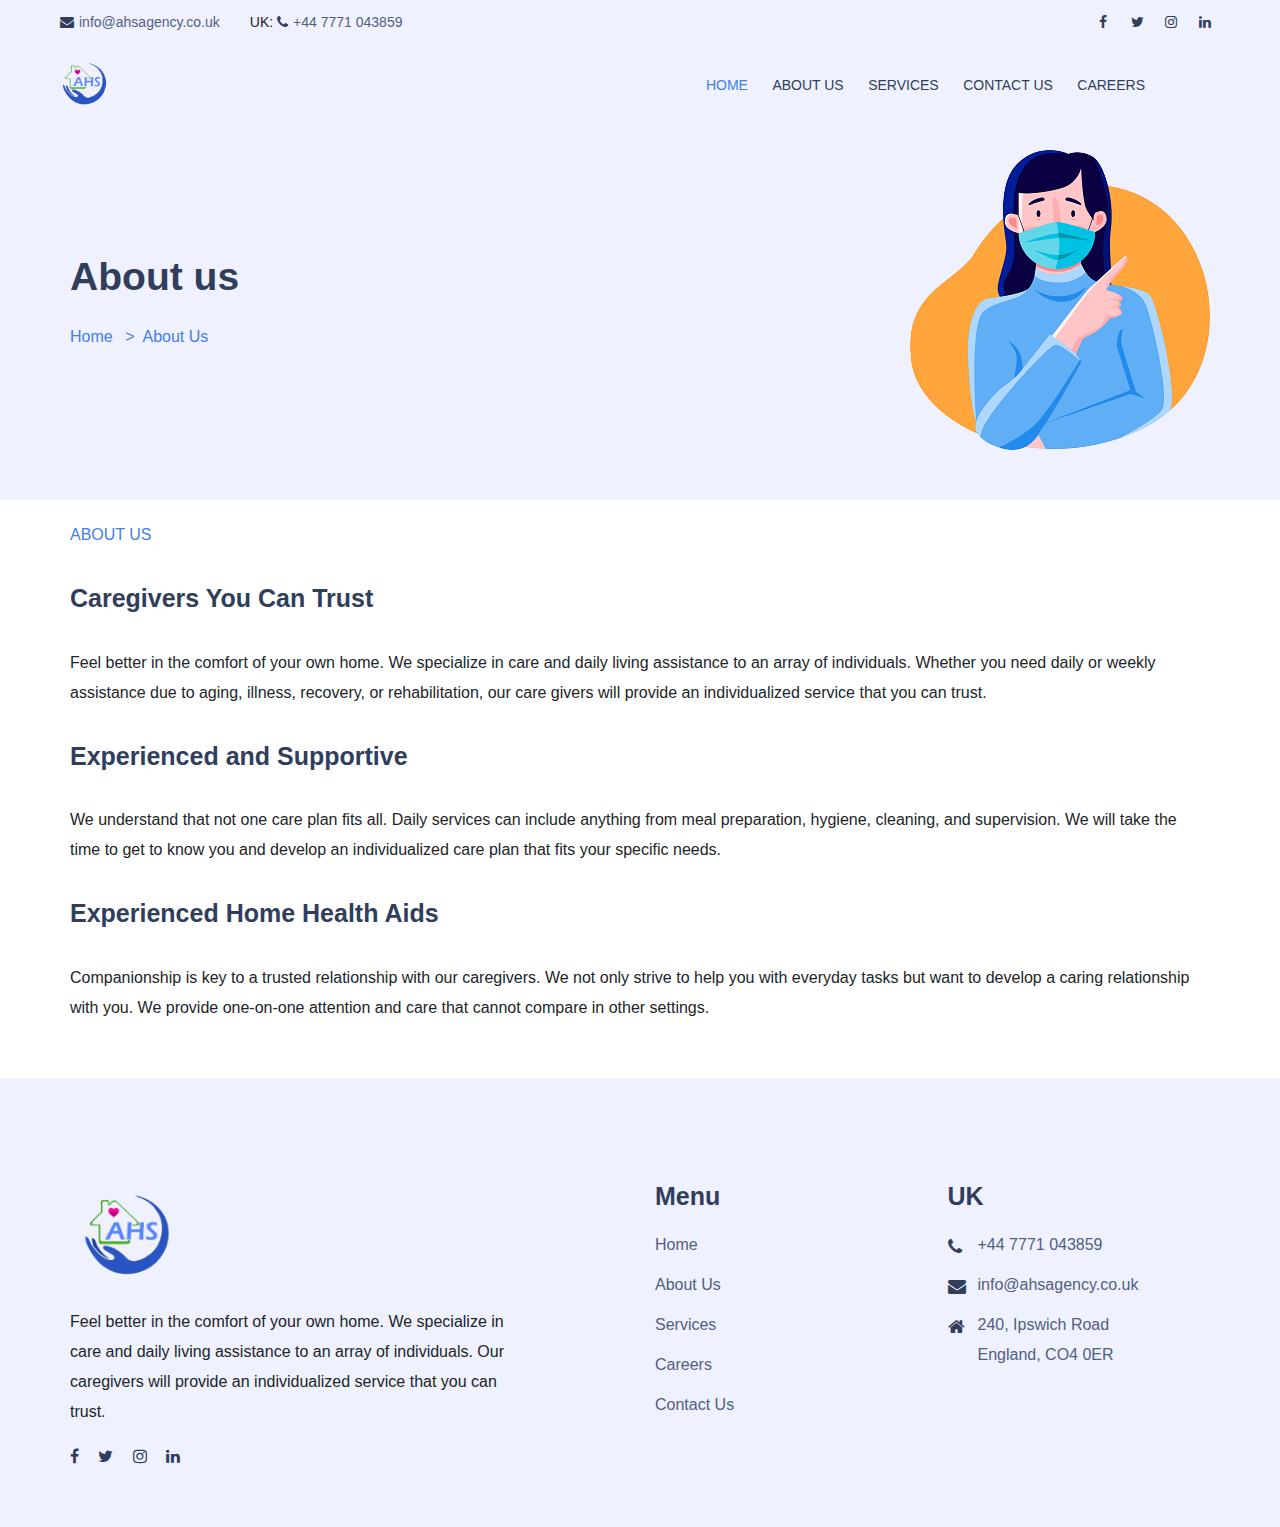
==== about-us.html @ 7a2dbc1b "changes after review" ====
<!doctype html>
<html lang="en-US">

<head>
    <!-- Required meta tags -->
    <meta charset="UTF-8">
    <meta name="viewport" content="width=device-width, initial-scale=1.0">
    <meta http-equiv="X-UA-Compatible" content="ie=edge">
    <meta name="description"
        content="AHS Agency">

    <title>AHS Agency</title>
    <!-- Favicon -->
    <link rel="shortcut icon" href="images/logo.png" />

    <!-- Bootstrap CSS -->
    <link rel="stylesheet" href="css/bootstrap.min.css" />
    <!-- Fontawesome Fonts -->
    <link rel="stylesheet" href="css/all.min.css" />
    <!-- ionicons CSS -->
    <link rel="stylesheet" href="css/ionicons.min.css" />
    <!-- flaticon CSS -->
    <link rel="stylesheet" href="css/flaticon.css" />
    <!-- Chart CSS -->
    <link rel="stylesheet" href="css/Chart.min.css" />
    <!-- Magnific Popup -->
    <link rel="stylesheet" href="css/magnific-popup.css" />
    <!-- owl-carousel -->
    <link rel="stylesheet" href="css/owl.carousel.min.css" />
    <!-- wow -->
    <link rel="stylesheet" href="css/wow.css" />
    <link rel="stylesheet" href="css/animate.css" />
    <!-- Slick -->
    <link rel="stylesheet" href="css/slick-theme.css" />
    <link rel="stylesheet" href="css/slick.css" />
    <!-- REVOLUTION STYLE SHEETS -->
    <link rel="stylesheet" type="text/css" href="revslider/css/rs6.css">
    <!-- Xamin custom -->
    <link rel="stylesheet" href="css/style.css" />
    <!-- Responsive -->
    <link rel="stylesheet" href="css/responsive.css" />
</head>

<body>
    <!-- Loader -->
    <div id="loading">
        <div id="loading-center">
            <img src="images/loader.gif" alt="loader">
        </div>
    </div>
    <!-- loading end -->
    <!-- Header -->
    <header class="style-one" id="main-header">
        <div class="container-fluid sub-header">
            <div class="row">
                <div class="col-auto">
                    <div class="number-info">
                        <ul class="list-inline">
                            <li class="list-inline-item">
                                <a href="mailto:info@ahsagency.co.uk"> <i class="fa fa-envelope"></i>info@ahsagency.co.uk</a>
                            </li>
                            <!-- <li class="list-inline-item">
                               India: <a href="tel:+91 484 4876922"> <i class="fa fa-phone"></i>+91 484 4876922</a>
                            </li> -->
                            <li class="list-inline-item mob-erope">
                                UK: <a href="tel:+44 7771 043859"> <i class="fa fa-phone"></i>+44 7771 043859</a>
                            </li>
                        </ul>
                    </div>
                </div>
                <div class="col-auto ml-auto sub-main">
                    <div class="social-icone">
                        <ul class="list-inline">
                            <li class="d-inline">
                                <a href="https://www.facebook.com/AHS-105268845559023"> <i class="fa fa-facebook-f"></i> </a>
                            </li>
                            <li class="d-inline">
                                <a href="https://twitter.com/ahs_agency"> <i class="fa fa-twitter"></i> </a>
                            </li>
                            <li class="d-inline">
                                <a href="https://www.instagram.com/ahs.agency/"> <i class="fa fa-instagram"></i> </a>
                            </li>
                            <li class="d-inline">
                                <a href="https://www.linkedin.com/company/ahsagency/"> <i class="fa fa-linkedin"></i> </a>
                            </li>
                        </ul>
                    </div>
                </div>
            </div>
        </div>
        <div class="container-fluid main-header">
            <div class="row">
                <div class="col-sm-12">
                    <nav class="navbar navbar-expand-lg navbar-light">
                        <a class="navbar-brand" href="index.html"> <img class="img-fluid logo"
                                src="images/cloud-logo png.png" alt="oncloudinfotech_logo" /> </a>
                        <button class="navbar-toggler" type="button" data-toggle="collapse"
                            data-target="#navbarSupportedContent" aria-controls="navbarSupportedContent"
                            aria-expanded="false" aria-label="Toggle navigation"> <span class="navbar-toggler-icon"><i
                                    class="ion-navicon"></i></span> </button>
                        <div class="collapse navbar-collapse" id="navbarSupportedContent">
                            <div class="menu-main-menu-container">
                                <ul id="top-menu" class="navbar-nav ml-auto">
                                    <li class="menu-item current-menu-item ">
                                        <a href="index.html">HOME</a>
                                    </li>
                                    <li class="menu-item">
                                        <a href="about-us.html">ABOUT US</a>
                                    </li>
                                    <li class="menu-item">
                                        <a href="services.html">SERVICES</a>
                                    </li>
                                    <li class="menu-item">
                                        <a href="contact-us.html">CONTACT US</a>
                                    </li>
                                    <li class="menu-item">
                                        <a href="#careers">CAREERS</a>
                                    </li>
                                </ul>
                            </div>
                        </div>
                    </nav>
                </div>
            </div>
        </div>
    </header>
    <!-- Header End -->

    <!-- Breadcrumb -->
    <div class="text-left iq-breadcrumb-one iq-bg-over black ">
        <div class="container">
            <div class="row align-items-center">
                <div class="col-lg-8 col-md-8 text-left align-self-center">
                    <nav aria-label="breadcrumb" class="text-left">
                        <h2 class="title">About us</h2>
                        <ol class="breadcrumb main-bg">
                            <li class="breadcrumb-item"><a href="index.html">Home</a></li>
                            <li class="breadcrumb-item active">About Us</li>
                        </ol>
                    </nav>
                </div>
                <div class="col-lg-4 col-md-4 col-sm-12 text-right wow fadeInRight"> <img alt="banner"
                        class="img-fluid float-right" src="images/service/about.png"> </div>
            </div>
        </div>
    </div>
    <!-- Breadcrumb End -->
    <!-- Main Content -->
    <div class="main-content">
        <!-- About Us -->
        <section>
            <div class="container">
                <div class="row iq-how-it-works">
                    <div class="iq-mb-30 fadeInUp col-sm-12 col-lg-12 col-md-12 wow align-items-center">
                        <div class="title-box wow fadeInUp text-left">
                            <span class="title-design">About us</span><br>
                            <br><h4>Caregivers You Can Trust</h4><br>
                            <p>Feel better in the comfort of your own home. We specialize in care and daily living
                                assistance to an array
                                of individuals. Whether you need daily or weekly assistance due to aging, illness,
                                recovery, or
                                rehabilitation, our care givers will provide an individualized service that you can
                                trust.</p>
                                <br><h4>Experienced and Supportive</h4><br>
                            <p>We understand that not one care plan fits all. Daily services can
                                include anything from
                                meal preparation,
                                hygiene, cleaning, and supervision. We will take the time to get to know you and develop
                                an
                                individualized care plan that fits your specific needs.</p>
                                <br><h4>Experienced Home Health Aids</h4><br>
                            
                            <p>Companionship is key to a trusted relationship with our
                                caregivers. We not only strive
                                to help you with
                                everyday tasks but want to develop a caring relationship with you. We provide one-on-one
                                attention
                                and care that cannot compare in other settings.</p>
                        </div>

                    </div>

                </div>
            </div>
        </section>

        <!-- About Us  End-->

        <!-- Team End-->
    </div>
    <!-- Main Content END -->
    <!-- Footer -->
    <footer class="footer-one iq-bg-dark iq-over-dark-90" id="contact">
        <div class="container">
            <!-- Address -->
            <div class="footer-top">
                <div class="row">
                    <div class="col-lg-5 col-md-6 col-sm-6">

                        <p class="footer-logo"><img alt="img" src="images/logo.png" height="25%" width="25%" alt="ahs_logo"></p>


                        <p class="footer-logo">Feel better in the comfort of your own home. We specialize in care and
                            daily living assistance to an array of individuals. Our caregivers will provide
                            an individualized service that you can trust.</p>

                        <ul class="info-share d-inline list-inline">
                            <li class="list-inline-item"><a href="https://www.facebook.com/AHS-105268845559023"><i class="fa fa-facebook-f"></i></a></li>
                            <li class="list-inline-item"><a href="https://twitter.com/ahs_agency"><i class="fa fa-twitter"></i></a></li>
                            <li class="list-inline-item"><a href="https://www.instagram.com/ahs.agency/"><i class="fa fa-instagram"></i></a></li>
                            <li class="list-inline-item"><a href="https://www.linkedin.com/company/ahsagency/"><i class="fa fa-linkedin"></i></a></li>
                        </ul>
                    </div>
                    <div class="col-lg-1"></div>
                    <div class="col-lg-3 col-md-6 col-sm-6 mt-4 mt-lg-0 mt-md-0">

                        <h4 class="footer-title">Menu</h4>
                        <div class="menu-footer-menu-container">
                            <ul class="menu">
                                <li class="menu-item"> <a href="index.html" aria-current="page">Home</a> </li>
                                <li class="menu-item"> <a href="about-us.html">About Us</a> </li>
                                <li class="menu-item"> <a href="services.html">Services</a> </li>
                                <li class="menu-item"> <a href="careers.html">Careers</a> </li>
                                <li class="menu-item"> <a href="contact-us.html">Contact Us</a> </li>
                            </ul>
                        </div>

                    </div>

                    <div class="col-lg-3 col-md-6 col-sm-6 mt-lg-0 mt-4">

                        <h4 class="footer-title iq-rmt-30">UK</h4>
                        <div class="menu-footer-menu-container">
                            <ul class="iq-contact text-white">
                                <li> <a href="tel:+91 484 4876922"><i class="fa fa-phone"></i><span>+44 7771
                                            043859</span> </a> </li>

                                <li> <a href="mailto:info@ahsagency.co.uk"><i
                                            class="fa fa-envelope"></i><span>info@ahsagency.co.uk</span></a> </li>
                                <li> <a><i class="fa fa-home"></i><span>240, Ipswich Road<br /> England, CO4
                                            0ER</span></a>
                                </li>

                            </ul>
                        </div>

                    </div>
                </div>
            </div>
            <!-- Address END -->

        </div>
    </footer>
    <!-- Footer End-->
    <!-- back-to-top -->
    <div id="back-to-top">
        <a class="top" href="#top" id="top"> <i class="ion-ios-arrow-up"></i> </a>
    </div>
    <!-- back-to-top End -->
    <!-- jQuery, Popper JS -->
    <script src="js/jquery-3.4.1.min.js"></script>
    <script src="js/popper.min.js"></script>
    <!-- Bootstrap JS -->
    <script src="js/bootstrap.min.js"></script>
    <!-- Appear JS -->
    <script src="js/appear.js"></script>
    <!-- Countdown JS -->
    <script src="js/countdown.js"></script>
    <!-- CountTo JS -->
    <script src="js/jquery.countTo.js"></script>
    <!-- Magnific Popup JS -->
    <script src="js/magnific-popup/jquery.magnific-popup.min.js"></script>
    <!-- Owl Carousel JS -->
    <script src="js/owl.carousel.min.js"></script>
    <!-- Chart JS -->
    <script src="js/Chart.min.js"></script>
    <script src="js/Chart.bundle.min.js"></script>
    <!-- Slick JS -->
    <script src="js/slick.min.js"></script>
    <!-- Wow JS -->
    <script src="js/wow.min.js"></script>
    <!-- Isotope JS-->
    <script src="js/isotope.pkgd.min.js"></script>
    <!-- REVOLUTION SLIDER JS-->
    <script src="revslider/js/revolution.tools.min.js"></script>
    <script src="revslider/js/rs6.min.js"></script>
    <script src="js/revslider-custom.js"></script>
    <!-- Custom JS-->
    <script src="js/xamin-custom.js"></script>
    <script src="js/wow.js" type="text/javascript"></script>
    <script>
        $(window).load(function () {
            var wow = new WOW({
                boxClass: 'wow',
                animateClass: 'animated',
                offset: 0,
                mobile: true,
                live: true
            });
            wow.init();
        });
    </script>
    <script type="text/javascript">
        jQuery(document).ready(function ($) {
            $(".scroll, .navbar li a, .footer li a").click(function (event) {
                $('html,body').animate({
                    scrollTop: $(this.hash).offset().top
                }, 1000);
            });
        });
    </script>
    <!-- //Smooth-Scrolling-JavaScript -->
</body>

</html>
---- css/all.min.css ----
/*!
 *  Font Awesome 4.7.0 by @davegandy - http://fontawesome.io - @fontawesome
 *  License - http://fontawesome.io/license (Font: SIL OFL 1.1, CSS: MIT License)
 */
/* FONT PATH
 * -------------------------- */
@font-face {
  font-family: 'FontAwesome';
  src: url('../fonts/fontawesome-webfont.eot?v=4.7.0');
  src: url('../fonts/fontawesome-webfont.eot?#iefix&v=4.7.0') format('embedded-opentype'), url('../fonts/fontawesome-webfont.woff2?v=4.7.0') format('woff2'), url('../fonts/fontawesome-webfont.woff?v=4.7.0') format('woff'), url('../fonts/fontawesome-webfont.ttf?v=4.7.0') format('truetype'), url('../fonts/fontawesome-webfont.svg?v=4.7.0#fontawesomeregular') format('svg');
  font-weight: normal;
  font-style: normal;
}
.fa {
  display: inline-block;
  font: normal normal normal 14px/1 FontAwesome;
  font-size: inherit;
  text-rendering: auto;
  -webkit-font-smoothing: antialiased;
  -moz-osx-font-smoothing: grayscale;
}
/* makes the font 33% larger relative to the icon container */
.fa-lg {
  font-size: 1.33333333em;
  line-height: 0.75em;
  vertical-align: -15%;
}
.fa-2x {
  font-size: 2em;
}
.fa-3x {
  font-size: 3em;
}
.fa-4x {
  font-size: 4em;
}
.fa-5x {
  font-size: 5em;
}
.fa-fw {
  width: 1.28571429em;
  text-align: center;
}
.fa-ul {
  padding-left: 0;
  margin-left: 2.14285714em;
  list-style-type: none;
}
.fa-ul > li {
  position: relative;
}
.fa-li {
  position: absolute;
  left: -2.14285714em;
  width: 2.14285714em;
  top: 0.14285714em;
  text-align: center;
}
.fa-li.fa-lg {
  left: -1.85714286em;
}
.fa-border {
  padding: .2em .25em .15em;
  border: solid 0.08em #eeeeee;
  border-radius: .1em;
}
.fa-pull-left {
  float: left;
}
.fa-pull-right {
  float: right;
}
.fa.fa-pull-left {
  margin-right: .3em;
}
.fa.fa-pull-right {
  margin-left: .3em;
}
/* Deprecated as of 4.4.0 */
.pull-right {
  float: right;
}
.pull-left {
  float: left;
}
.fa.pull-left {
  margin-right: .3em;
}
.fa.pull-right {
  margin-left: .3em;
}
.fa-spin {
  -webkit-animation: fa-spin 2s infinite linear;
  animation: fa-spin 2s infinite linear;
}
.fa-pulse {
  -webkit-animation: fa-spin 1s infinite steps(8);
  animation: fa-spin 1s infinite steps(8);
}
@-webkit-keyframes fa-spin {
  0% {
    -webkit-transform: rotate(0deg);
    transform: rotate(0deg);
  }
  100% {
    -webkit-transform: rotate(359deg);
    transform: rotate(359deg);
  }
}
@keyframes fa-spin {
  0% {
    -webkit-transform: rotate(0deg);
    transform: rotate(0deg);
  }
  100% {
    -webkit-transform: rotate(359deg);
    transform: rotate(359deg);
  }
}
.fa-rotate-90 {
  -ms-filter: "progid:DXImageTransform.Microsoft.BasicImage(rotation=1)";
  -webkit-transform: rotate(90deg);
  -ms-transform: rotate(90deg);
  transform: rotate(90deg);
}
.fa-rotate-180 {
  -ms-filter: "progid:DXImageTransform.Microsoft.BasicImage(rotation=2)";
  -webkit-transform: rotate(180deg);
  -ms-transform: rotate(180deg);
  transform: rotate(180deg);
}
.fa-rotate-270 {
  -ms-filter: "progid:DXImageTransform.Microsoft.BasicImage(rotation=3)";
  -webkit-transform: rotate(270deg);
  -ms-transform: rotate(270deg);
  transform: rotate(270deg);
}
.fa-flip-horizontal {
  -ms-filter: "progid:DXImageTransform.Microsoft.BasicImage(rotation=0, mirror=1)";
  -webkit-transform: scale(-1, 1);
  -ms-transform: scale(-1, 1);
  transform: scale(-1, 1);
}
.fa-flip-vertical {
  -ms-filter: "progid:DXImageTransform.Microsoft.BasicImage(rotation=2, mirror=1)";
  -webkit-transform: scale(1, -1);
  -ms-transform: scale(1, -1);
  transform: scale(1, -1);
}
:root .fa-rotate-90,
:root .fa-rotate-180,
:root .fa-rotate-270,
:root .fa-flip-horizontal,
:root .fa-flip-vertical {
  filter: none;
}
.fa-stack {
  position: relative;
  display: inline-block;
  width: 2em;
  height: 2em;
  line-height: 2em;
  vertical-align: middle;
}
.fa-stack-1x,
.fa-stack-2x {
  position: absolute;
  left: 0;
  width: 100%;
  text-align: center;
}
.fa-stack-1x {
  line-height: inherit;
}
.fa-stack-2x {
  font-size: 2em;
}
.fa-inverse {
  color: #ffffff;
}
/* Font Awesome uses the Unicode Private Use Area (PUA) to ensure screen
   readers do not read off random characters that represent icons */
.fa-glass:before {
  content: "\f000";
}
.fa-music:before {
  content: "\f001";
}
.fa-search:before {
  content: "\f002";
}
.fa-envelope-o:before {
  content: "\f003";
}
.fa-heart:before {
  content: "\f004";
}
.fa-star:before {
  content: "\f005";
}
.fa-star-o:before {
  content: "\f006";
}
.fa-user:before {
  content: "\f007";
}
.fa-film:before {
  content: "\f008";
}
.fa-th-large:before {
  content: "\f009";
}
.fa-th:before {
  content: "\f00a";
}
.fa-th-list:before {
  content: "\f00b";
}
.fa-check:before {
  content: "\f00c";
}
.fa-remove:before,
.fa-close:before,
.fa-times:before {
  content: "\f00d";
}
.fa-search-plus:before {
  content: "\f00e";
}
.fa-search-minus:before {
  content: "\f010";
}
.fa-power-off:before {
  content: "\f011";
}
.fa-signal:before {
  content: "\f012";
}
.fa-gear:before,
.fa-cog:before {
  content: "\f013";
}
.fa-trash-o:before {
  content: "\f014";
}
.fa-home:before {
  content: "\f015";
}
.fa-file-o:before {
  content: "\f016";
}
.fa-clock-o:before {
  content: "\f017";
}
.fa-road:before {
  content: "\f018";
}
.fa-download:before {
  content: "\f019";
}
.fa-arrow-circle-o-down:before {
  content: "\f01a";
}
.fa-arrow-circle-o-up:before {
  content: "\f01b";
}
.fa-inbox:before {
  content: "\f01c";
}
.fa-play-circle-o:before {
  content: "\f01d";
}
.fa-rotate-right:before,
.fa-repeat:before {
  content: "\f01e";
}
.fa-refresh:before {
  content: "\f021";
}
.fa-list-alt:before {
  content: "\f022";
}
.fa-lock:before {
  content: "\f023";
}
.fa-flag:before {
  content: "\f024";
}
.fa-headphones:before {
  content: "\f025";
}
.fa-volume-off:before {
  content: "\f026";
}
.fa-volume-down:before {
  content: "\f027";
}
.fa-volume-up:before {
  content: "\f028";
}
.fa-qrcode:before {
  content: "\f029";
}
.fa-barcode:before {
  content: "\f02a";
}
.fa-tag:before {
  content: "\f02b";
}
.fa-tags:before {
  content: "\f02c";
}
.fa-book:before {
  content: "\f02d";
}
.fa-bookmark:before {
  content: "\f02e";
}
.fa-print:before {
  content: "\f02f";
}
.fa-camera:before {
  content: "\f030";
}
.fa-font:before {
  content: "\f031";
}
.fa-bold:before {
  content: "\f032";
}
.fa-italic:before {
  content: "\f033";
}
.fa-text-height:before {
  content: "\f034";
}
.fa-text-width:before {
  content: "\f035";
}
.fa-align-left:before {
  content: "\f036";
}
.fa-align-center:before {
  content: "\f037";
}
.fa-align-right:before {
  content: "\f038";
}
.fa-align-justify:before {
  content: "\f039";
}
.fa-list:before {
  content: "\f03a";
}
.fa-dedent:before,
.fa-outdent:before {
  content: "\f03b";
}
.fa-indent:before {
  content: "\f03c";
}
.fa-video-camera:before {
  content: "\f03d";
}
.fa-photo:before,
.fa-image:before,
.fa-picture-o:before {
  content: "\f03e";
}
.fa-pencil:before {
  content: "\f040";
}
.fa-map-marker:before {
  content: "\f041";
}
.fa-adjust:before {
  content: "\f042";
}
.fa-tint:before {
  content: "\f043";
}
.fa-edit:before,
.fa-pencil-square-o:before {
  content: "\f044";
}
.fa-share-square-o:before {
  content: "\f045";
}
.fa-check-square-o:before {
  content: "\f046";
}
.fa-arrows:before {
  content: "\f047";
}
.fa-step-backward:before {
  content: "\f048";
}
.fa-fast-backward:before {
  content: "\f049";
}
.fa-backward:before {
  content: "\f04a";
}
.fa-play:before {
  content: "\f04b";
}
.fa-pause:before {
  content: "\f04c";
}
.fa-stop:before {
  content: "\f04d";
}
.fa-forward:before {
  content: "\f04e";
}
.fa-fast-forward:before {
  content: "\f050";
}
.fa-step-forward:before {
  content: "\f051";
}
.fa-eject:before {
  content: "\f052";
}
.fa-chevron-left:before {
  content: "\f053";
}
.fa-chevron-right:before {
  content: "\f054";
}
.fa-plus-circle:before {
  content: "\f055";
}
.fa-minus-circle:before {
  content: "\f056";
}
.fa-times-circle:before {
  content: "\f057";
}
.fa-check-circle:before {
  content: "\f058";
}
.fa-question-circle:before {
  content: "\f059";
}
.fa-info-circle:before {
  content: "\f05a";
}
.fa-crosshairs:before {
  content: "\f05b";
}
.fa-times-circle-o:before {
  content: "\f05c";
}
.fa-check-circle-o:before {
  content: "\f05d";
}
.fa-ban:before {
  content: "\f05e";
}
.fa-arrow-left:before {
  content: "\f060";
}
.fa-arrow-right:before {
  content: "\f061";
}
.fa-arrow-up:before {
  content: "\f062";
}
.fa-arrow-down:before {
  content: "\f063";
}
.fa-mail-forward:before,
.fa-share:before {
  content: "\f064";
}
.fa-expand:before {
  content: "\f065";
}
.fa-compress:before {
  content: "\f066";
}
.fa-plus:before {
  content: "\f067";
}
.fa-minus:before {
  content: "\f068";
}
.fa-asterisk:before {
  content: "\f069";
}
.fa-exclamation-circle:before {
  content: "\f06a";
}
.fa-gift:before {
  content: "\f06b";
}
.fa-leaf:before {
  content: "\f06c";
}
.fa-fire:before {
  content: "\f06d";
}
.fa-eye:before {
  content: "\f06e";
}
.fa-eye-slash:before {
  content: "\f070";
}
.fa-warning:before,
.fa-exclamation-triangle:before {
  content: "\f071";
}
.fa-plane:before {
  content: "\f072";
}
.fa-calendar:before {
  content: "\f073";
}
.fa-random:before {
  content: "\f074";
}
.fa-comment:before {
  content: "\f075";
}
.fa-magnet:before {
  content: "\f076";
}
.fa-chevron-up:before {
  content: "\f077";
}
.fa-chevron-down:before {
  content: "\f078";
}
.fa-retweet:before {
  content: "\f079";
}
.fa-shopping-cart:before {
  content: "\f07a";
}
.fa-folder:before {
  content: "\f07b";
}
.fa-folder-open:before {
  content: "\f07c";
}
.fa-arrows-v:before {
  content: "\f07d";
}
.fa-arrows-h:before {
  content: "\f07e";
}
.fa-bar-chart-o:before,
.fa-bar-chart:before {
  content: "\f080";
}
.fa-twitter-square:before {
  content: "\f081";
}
.fa-facebook-square:before {
  content: "\f082";
}
.fa-camera-retro:before {
  content: "\f083";
}
.fa-key:before {
  content: "\f084";
}
.fa-gears:before,
.fa-cogs:before {
  content: "\f085";
}
.fa-comments:before {
  content: "\f086";
}
.fa-thumbs-o-up:before {
  content: "\f087";
}
.fa-thumbs-o-down:before {
  content: "\f088";
}
.fa-star-half:before {
  content: "\f089";
}
.fa-heart-o:before {
  content: "\f08a";
}
.fa-sign-out:before {
  content: "\f08b";
}
.fa-linkedin-square:before {
  content: "\f08c";
}
.fa-thumb-tack:before {
  content: "\f08d";
}
.fa-external-link:before {
  content: "\f08e";
}
.fa-sign-in:before {
  content: "\f090";
}
.fa-trophy:before {
  content: "\f091";
}
.fa-github-square:before {
  content: "\f092";
}
.fa-upload:before {
  content: "\f093";
}
.fa-lemon-o:before {
  content: "\f094";
}
.fa-phone:before {
  content: "\f095";
}
.fa-square-o:before {
  content: "\f096";
}
.fa-bookmark-o:before {
  content: "\f097";
}
.fa-phone-square:before {
  content: "\f098";
}
.fa-twitter:before {
  content: "\f099";
}
.fa-facebook-f:before,
.fa-facebook:before {
  content: "\f09a";
}
.fa-github:before {
  content: "\f09b";
}
.fa-unlock:before {
  content: "\f09c";
}
.fa-credit-card:before {
  content: "\f09d";
}
.fa-feed:before,
.fa-rss:before {
  content: "\f09e";
}
.fa-hdd-o:before {
  content: "\f0a0";
}
.fa-bullhorn:before {
  content: "\f0a1";
}
.fa-bell:before {
  content: "\f0f3";
}
.fa-certificate:before {
  content: "\f0a3";
}
.fa-hand-o-right:before {
  content: "\f0a4";
}
.fa-hand-o-left:before {
  content: "\f0a5";
}
.fa-hand-o-up:before {
  content: "\f0a6";
}
.fa-hand-o-down:before {
  content: "\f0a7";
}
.fa-arrow-circle-left:before {
  content: "\f0a8";
}
.fa-arrow-circle-right:before {
  content: "\f0a9";
}
.fa-arrow-circle-up:before {
  content: "\f0aa";
}
.fa-arrow-circle-down:before {
  content: "\f0ab";
}
.fa-globe:before {
  content: "\f0ac";
}
.fa-wrench:before {
  content: "\f0ad";
}
.fa-tasks:before {
  content: "\f0ae";
}
.fa-filter:before {
  content: "\f0b0";
}
.fa-briefcase:before {
  content: "\f0b1";
}
.fa-arrows-alt:before {
  content: "\f0b2";
}
.fa-group:before,
.fa-users:before {
  content: "\f0c0";
}
.fa-chain:before,
.fa-link:before {
  content: "\f0c1";
}
.fa-cloud:before {
  content: "\f0c2";
}
.fa-flask:before {
  content: "\f0c3";
}
.fa-cut:before,
.fa-scissors:before {
  content: "\f0c4";
}
.fa-copy:before,
.fa-files-o:before {
  content: "\f0c5";
}
.fa-paperclip:before {
  content: "\f0c6";
}
.fa-save:before,
.fa-floppy-o:before {
  content: "\f0c7";
}
.fa-square:before {
  content: "\f0c8";
}
.fa-navicon:before,
.fa-reorder:before,
.fa-bars:before {
  content: "\f0c9";
}
.fa-list-ul:before {
  content: "\f0ca";
}
.fa-list-ol:before {
  content: "\f0cb";
}
.fa-strikethrough:before {
  content: "\f0cc";
}
.fa-underline:before {
  content: "\f0cd";
}
.fa-table:before {
  content: "\f0ce";
}
.fa-magic:before {
  content: "\f0d0";
}
.fa-truck:before {
  content: "\f0d1";
}
.fa-pinterest:before {
  content: "\f0d2";
}
.fa-pinterest-square:before {
  content: "\f0d3";
}
.fa-google-plus-square:before {
  content: "\f0d4";
}
.fa-google-plus:before {
  content: "\f0d5";
}
.fa-money:before {
  content: "\f0d6";
}
.fa-caret-down:before {
  content: "\f0d7";
}
.fa-caret-up:before {
  content: "\f0d8";
}
.fa-caret-left:before {
  content: "\f0d9";
}
.fa-caret-right:before {
  content: "\f0da";
}
.fa-columns:before {
  content: "\f0db";
}
.fa-unsorted:before,
.fa-sort:before {
  content: "\f0dc";
}
.fa-sort-down:before,
.fa-sort-desc:before {
  content: "\f0dd";
}
.fa-sort-up:before,
.fa-sort-asc:before {
  content: "\f0de";
}
.fa-envelope:before {
  content: "\f0e0";
}
.fa-linkedin:before {
  content: "\f0e1";
}
.fa-rotate-left:before,
.fa-undo:before {
  content: "\f0e2";
}
.fa-legal:before,
.fa-gavel:before {
  content: "\f0e3";
}
.fa-dashboard:before,
.fa-tachometer:before {
  content: "\f0e4";
}
.fa-comment-o:before {
  content: "\f0e5";
}
.fa-comments-o:before {
  content: "\f0e6";
}
.fa-flash:before,
.fa-bolt:before {
  content: "\f0e7";
}
.fa-sitemap:before {
  content: "\f0e8";
}
.fa-umbrella:before {
  content: "\f0e9";
}
.fa-paste:before,
.fa-clipboard:before {
  content: "\f0ea";
}
.fa-lightbulb-o:before {
  content: "\f0eb";
}
.fa-exchange:before {
  content: "\f0ec";
}
.fa-cloud-download:before {
  content: "\f0ed";
}
.fa-cloud-upload:before {
  content: "\f0ee";
}
.fa-user-md:before {
  content: "\f0f0";
}
.fa-stethoscope:before {
  content: "\f0f1";
}
.fa-suitcase:before {
  content: "\f0f2";
}
.fa-bell-o:before {
  content: "\f0a2";
}
.fa-coffee:before {
  content: "\f0f4";
}
.fa-cutlery:before {
  content: "\f0f5";
}
.fa-file-text-o:before {
  content: "\f0f6";
}
.fa-building-o:before {
  content: "\f0f7";
}
.fa-hospital-o:before {
  content: "\f0f8";
}
.fa-ambulance:before {
  content: "\f0f9";
}
.fa-medkit:before {
  content: "\f0fa";
}
.fa-fighter-jet:before {
  content: "\f0fb";
}
.fa-beer:before {
  content: "\f0fc";
}
.fa-h-square:before {
  content: "\f0fd";
}
.fa-plus-square:before {
  content: "\f0fe";
}
.fa-angle-double-left:before {
  content: "\f100";
}
.fa-angle-double-right:before {
  content: "\f101";
}
.fa-angle-double-up:before {
  content: "\f102";
}
.fa-angle-double-down:before {
  content: "\f103";
}
.fa-angle-left:before {
  content: "\f104";
}
.fa-angle-right:before {
  content: "\f105";
}
.fa-angle-up:before {
  content: "\f106";
}
.fa-angle-down:before {
  content: "\f107";
}
.fa-desktop:before {
  content: "\f108";
}
.fa-laptop:before {
  content: "\f109";
}
.fa-tablet:before {
  content: "\f10a";
}
.fa-mobile-phone:before,
.fa-mobile:before {
  content: "\f10b";
}
.fa-circle-o:before {
  content: "\f10c";
}
.fa-quote-left:before {
  content: "\f10d";
}
.fa-quote-right:before {
  content: "\f10e";
}
.fa-spinner:before {
  content: "\f110";
}
.fa-circle:before {
  content: "\f111";
}
.fa-mail-reply:before,
.fa-reply:before {
  content: "\f112";
}
.fa-github-alt:before {
  content: "\f113";
}
.fa-folder-o:before {
  content: "\f114";
}
.fa-folder-open-o:before {
  content: "\f115";
}
.fa-smile-o:before {
  content: "\f118";
}
.fa-frown-o:before {
  content: "\f119";
}
.fa-meh-o:before {
  content: "\f11a";
}
.fa-gamepad:before {
  content: "\f11b";
}
.fa-keyboard-o:before {
  content: "\f11c";
}
.fa-flag-o:before {
  content: "\f11d";
}
.fa-flag-checkered:before {
  content: "\f11e";
}
.fa-terminal:before {
  content: "\f120";
}
.fa-code:before {
  content: "\f121";
}
.fa-mail-reply-all:before,
.fa-reply-all:before {
  content: "\f122";
}
.fa-star-half-empty:before,
.fa-star-half-full:before,
.fa-star-half-o:before {
  content: "\f123";
}
.fa-location-arrow:before {
  content: "\f124";
}
.fa-crop:before {
  content: "\f125";
}
.fa-code-fork:before {
  content: "\f126";
}
.fa-unlink:before,
.fa-chain-broken:before {
  content: "\f127";
}
.fa-question:before {
  content: "\f128";
}
.fa-info:before {
  content: "\f129";
}
.fa-exclamation:before {
  content: "\f12a";
}
.fa-superscript:before {
  content: "\f12b";
}
.fa-subscript:before {
  content: "\f12c";
}
.fa-eraser:before {
  content: "\f12d";
}
.fa-puzzle-piece:before {
  content: "\f12e";
}
.fa-microphone:before {
  content: "\f130";
}
.fa-microphone-slash:before {
  content: "\f131";
}
.fa-shield:before {
  content: "\f132";
}
.fa-calendar-o:before {
  content: "\f133";
}
.fa-fire-extinguisher:before {
  content: "\f134";
}
.fa-rocket:before {
  content: "\f135";
}
.fa-maxcdn:before {
  content: "\f136";
}
.fa-chevron-circle-left:before {
  content: "\f137";
}
.fa-chevron-circle-right:before {
  content: "\f138";
}
.fa-chevron-circle-up:before {
  content: "\f139";
}
.fa-chevron-circle-down:before {
  content: "\f13a";
}
.fa-html5:before {
  content: "\f13b";
}
.fa-css3:before {
  content: "\f13c";
}
.fa-anchor:before {
  content: "\f13d";
}
.fa-unlock-alt:before {
  content: "\f13e";
}
.fa-bullseye:before {
  content: "\f140";
}
.fa-ellipsis-h:before {
  content: "\f141";
}
.fa-ellipsis-v:before {
  content: "\f142";
}
.fa-rss-square:before {
  content: "\f143";
}
.fa-play-circle:before {
  content: "\f144";
}
.fa-ticket:before {
  content: "\f145";
}
.fa-minus-square:before {
  content: "\f146";
}
.fa-minus-square-o:before {
  content: "\f147";
}
.fa-level-up:before {
  content: "\f148";
}
.fa-level-down:before {
  content: "\f149";
}
.fa-check-square:before {
  content: "\f14a";
}
.fa-pencil-square:before {
  content: "\f14b";
}
.fa-external-link-square:before {
  content: "\f14c";
}
.fa-share-square:before {
  content: "\f14d";
}
.fa-compass:before {
  content: "\f14e";
}
.fa-toggle-down:before,
.fa-caret-square-o-down:before {
  content: "\f150";
}
.fa-toggle-up:before,
.fa-caret-square-o-up:before {
  content: "\f151";
}
.fa-toggle-right:before,
.fa-caret-square-o-right:before {
  content: "\f152";
}
.fa-euro:before,
.fa-eur:before {
  content: "\f153";
}
.fa-gbp:before {
  content: "\f154";
}
.fa-dollar:before,
.fa-usd:before {
  content: "\f155";
}
.fa-rupee:before,
.fa-inr:before {
  content: "\f156";
}
.fa-cny:before,
.fa-rmb:before,
.fa-yen:before,
.fa-jpy:before {
  content: "\f157";
}
.fa-ruble:before,
.fa-rouble:before,
.fa-rub:before {
  content: "\f158";
}
.fa-won:before,
.fa-krw:before {
  content: "\f159";
}
.fa-bitcoin:before,
.fa-btc:before {
  content: "\f15a";
}
.fa-file:before {
  content: "\f15b";
}
.fa-file-text:before {
  content: "\f15c";
}
.fa-sort-alpha-asc:before {
  content: "\f15d";
}
.fa-sort-alpha-desc:before {
  content: "\f15e";
}
.fa-sort-amount-asc:before {
  content: "\f160";
}
.fa-sort-amount-desc:before {
  content: "\f161";
}
.fa-sort-numeric-asc:before {
  content: "\f162";
}
.fa-sort-numeric-desc:before {
  content: "\f163";
}
.fa-thumbs-up:before {
  content: "\f164";
}
.fa-thumbs-down:before {
  content: "\f165";
}
.fa-youtube-square:before {
  content: "\f166";
}
.fa-youtube:before {
  content: "\f167";
}
.fa-xing:before {
  content: "\f168";
}
.fa-xing-square:before {
  content: "\f169";
}
.fa-youtube-play:before {
  content: "\f16a";
}
.fa-dropbox:before {
  content: "\f16b";
}
.fa-stack-overflow:before {
  content: "\f16c";
}
.fa-instagram:before {
  content: "\f16d";
}
.fa-flickr:before {
  content: "\f16e";
}
.fa-adn:before {
  content: "\f170";
}
.fa-bitbucket:before {
  content: "\f171";
}
.fa-bitbucket-square:before {
  content: "\f172";
}
.fa-tumblr:before {
  content: "\f173";
}
.fa-tumblr-square:before {
  content: "\f174";
}
.fa-long-arrow-down:before {
  content: "\f175";
}
.fa-long-arrow-up:before {
  content: "\f176";
}
.fa-long-arrow-left:before {
  content: "\f177";
}
.fa-long-arrow-right:before {
  content: "\f178";
}
.fa-apple:before {
  content: "\f179";
}
.fa-windows:before {
  content: "\f17a";
}
.fa-android:before {
  content: "\f17b";
}
.fa-linux:before {
  content: "\f17c";
}
.fa-dribbble:before {
  content: "\f17d";
}
.fa-skype:before {
  content: "\f17e";
}
.fa-foursquare:before {
  content: "\f180";
}
.fa-trello:before {
  content: "\f181";
}
.fa-female:before {
  content: "\f182";
}
.fa-male:before {
  content: "\f183";
}
.fa-gittip:before,
.fa-gratipay:before {
  content: "\f184";
}
.fa-sun-o:before {
  content: "\f185";
}
.fa-moon-o:before {
  content: "\f186";
}
.fa-archive:before {
  content: "\f187";
}
.fa-bug:before {
  content: "\f188";
}
.fa-vk:before {
  content: "\f189";
}
.fa-weibo:before {
  content: "\f18a";
}
.fa-renren:before {
  content: "\f18b";
}
.fa-pagelines:before {
  content: "\f18c";
}
.fa-stack-exchange:before {
  content: "\f18d";
}
.fa-arrow-circle-o-right:before {
  content: "\f18e";
}
.fa-arrow-circle-o-left:before {
  content: "\f190";
}
.fa-toggle-left:before,
.fa-caret-square-o-left:before {
  content: "\f191";
}
.fa-dot-circle-o:before {
  content: "\f192";
}
.fa-wheelchair:before {
  content: "\f193";
}
.fa-vimeo-square:before {
  content: "\f194";
}
.fa-turkish-lira:before,
.fa-try:before {
  content: "\f195";
}
.fa-plus-square-o:before {
  content: "\f196";
}
.fa-space-shuttle:before {
  content: "\f197";
}
.fa-slack:before {
  content: "\f198";
}
.fa-envelope-square:before {
  content: "\f199";
}
.fa-wordpress:before {
  content: "\f19a";
}
.fa-openid:before {
  content: "\f19b";
}
.fa-institution:before,
.fa-bank:before,
.fa-university:before {
  content: "\f19c";
}
.fa-mortar-board:before,
.fa-graduation-cap:before {
  content: "\f19d";
}
.fa-yahoo:before {
  content: "\f19e";
}
.fa-google:before {
  content: "\f1a0";
}
.fa-reddit:before {
  content: "\f1a1";
}
.fa-reddit-square:before {
  content: "\f1a2";
}
.fa-stumbleupon-circle:before {
  content: "\f1a3";
}
.fa-stumbleupon:before {
  content: "\f1a4";
}
.fa-delicious:before {
  content: "\f1a5";
}
.fa-digg:before {
  content: "\f1a6";
}
.fa-pied-piper-pp:before {
  content: "\f1a7";
}
.fa-pied-piper-alt:before {
  content: "\f1a8";
}
.fa-drupal:before {
  content: "\f1a9";
}
.fa-joomla:before {
  content: "\f1aa";
}
.fa-language:before {
  content: "\f1ab";
}
.fa-fax:before {
  content: "\f1ac";
}
.fa-building:before {
  content: "\f1ad";
}
.fa-child:before {
  content: "\f1ae";
}
.fa-paw:before {
  content: "\f1b0";
}
.fa-spoon:before {
  content: "\f1b1";
}
.fa-cube:before {
  content: "\f1b2";
}
.fa-cubes:before {
  content: "\f1b3";
}
.fa-behance:before {
  content: "\f1b4";
}
.fa-behance-square:before {
  content: "\f1b5";
}
.fa-steam:before {
  content: "\f1b6";
}
.fa-steam-square:before {
  content: "\f1b7";
}
.fa-recycle:before {
  content: "\f1b8";
}
.fa-automobile:before,
.fa-car:before {
  content: "\f1b9";
}
.fa-cab:before,
.fa-taxi:before {
  content: "\f1ba";
}
.fa-tree:before {
  content: "\f1bb";
}
.fa-spotify:before {
  content: "\f1bc";
}
.fa-deviantart:before {
  content: "\f1bd";
}
.fa-soundcloud:before {
  content: "\f1be";
}
.fa-database:before {
  content: "\f1c0";
}
.fa-file-pdf-o:before {
  content: "\f1c1";
}
.fa-file-word-o:before {
  content: "\f1c2";
}
.fa-file-excel-o:before {
  content: "\f1c3";
}
.fa-file-powerpoint-o:before {
  content: "\f1c4";
}
.fa-file-photo-o:before,
.fa-file-picture-o:before,
.fa-file-image-o:before {
  content: "\f1c5";
}
.fa-file-zip-o:before,
.fa-file-archive-o:before {
  content: "\f1c6";
}
.fa-file-sound-o:before,
.fa-file-audio-o:before {
  content: "\f1c7";
}
.fa-file-movie-o:before,
.fa-file-video-o:before {
  content: "\f1c8";
}
.fa-file-code-o:before {
  content: "\f1c9";
}
.fa-vine:before {
  content: "\f1ca";
}
.fa-codepen:before {
  content: "\f1cb";
}
.fa-jsfiddle:before {
  content: "\f1cc";
}
.fa-life-bouy:before,
.fa-life-buoy:before,
.fa-life-saver:before,
.fa-support:before,
.fa-life-ring:before {
  content: "\f1cd";
}
.fa-circle-o-notch:before {
  content: "\f1ce";
}
.fa-ra:before,
.fa-resistance:before,
.fa-rebel:before {
  content: "\f1d0";
}
.fa-ge:before,
.fa-empire:before {
  content: "\f1d1";
}
.fa-git-square:before {
  content: "\f1d2";
}
.fa-git:before {
  content: "\f1d3";
}
.fa-y-combinator-square:before,
.fa-yc-square:before,
.fa-hacker-news:before {
  content: "\f1d4";
}
.fa-tencent-weibo:before {
  content: "\f1d5";
}
.fa-qq:before {
  content: "\f1d6";
}
.fa-wechat:before,
.fa-weixin:before {
  content: "\f1d7";
}
.fa-send:before,
.fa-paper-plane:before {
  content: "\f1d8";
}
.fa-send-o:before,
.fa-paper-plane-o:before {
  content: "\f1d9";
}
.fa-history:before {
  content: "\f1da";
}
.fa-circle-thin:before {
  content: "\f1db";
}
.fa-header:before {
  content: "\f1dc";
}
.fa-paragraph:before {
  content: "\f1dd";
}
.fa-sliders:before {
  content: "\f1de";
}
.fa-share-alt:before {
  content: "\f1e0";
}
.fa-share-alt-square:before {
  content: "\f1e1";
}
.fa-bomb:before {
  content: "\f1e2";
}
.fa-soccer-ball-o:before,
.fa-futbol-o:before {
  content: "\f1e3";
}
.fa-tty:before {
  content: "\f1e4";
}
.fa-binoculars:before {
  content: "\f1e5";
}
.fa-plug:before {
  content: "\f1e6";
}
.fa-slideshare:before {
  content: "\f1e7";
}
.fa-twitch:before {
  content: "\f1e8";
}
.fa-yelp:before {
  content: "\f1e9";
}
.fa-newspaper-o:before {
  content: "\f1ea";
}
.fa-wifi:before {
  content: "\f1eb";
}
.fa-calculator:before {
  content: "\f1ec";
}
.fa-paypal:before {
  content: "\f1ed";
}
.fa-google-wallet:before {
  content: "\f1ee";
}
.fa-cc-visa:before {
  content: "\f1f0";
}
.fa-cc-mastercard:before {
  content: "\f1f1";
}
.fa-cc-discover:before {
  content: "\f1f2";
}
.fa-cc-amex:before {
  content: "\f1f3";
}
.fa-cc-paypal:before {
  content: "\f1f4";
}
.fa-cc-stripe:before {
  content: "\f1f5";
}
.fa-bell-slash:before {
  content: "\f1f6";
}
.fa-bell-slash-o:before {
  content: "\f1f7";
}
.fa-trash:before {
  content: "\f1f8";
}
.fa-copyright:before {
  content: "\f1f9";
}
.fa-at:before {
  content: "\f1fa";
}
.fa-eyedropper:before {
  content: "\f1fb";
}
.fa-paint-brush:before {
  content: "\f1fc";
}
.fa-birthday-cake:before {
  content: "\f1fd";
}
.fa-area-chart:before {
  content: "\f1fe";
}
.fa-pie-chart:before {
  content: "\f200";
}
.fa-line-chart:before {
  content: "\f201";
}
.fa-lastfm:before {
  content: "\f202";
}
.fa-lastfm-square:before {
  content: "\f203";
}
.fa-toggle-off:before {
  content: "\f204";
}
.fa-toggle-on:before {
  content: "\f205";
}
.fa-bicycle:before {
  content: "\f206";
}
.fa-bus:before {
  content: "\f207";
}
.fa-ioxhost:before {
  content: "\f208";
}
.fa-angellist:before {
  content: "\f209";
}
.fa-cc:before {
  content: "\f20a";
}
.fa-shekel:before,
.fa-sheqel:before,
.fa-ils:before {
  content: "\f20b";
}
.fa-meanpath:before {
  content: "\f20c";
}
.fa-buysellads:before {
  content: "\f20d";
}
.fa-connectdevelop:before {
  content: "\f20e";
}
.fa-dashcube:before {
  content: "\f210";
}
.fa-forumbee:before {
  content: "\f211";
}
.fa-leanpub:before {
  content: "\f212";
}
.fa-sellsy:before {
  content: "\f213";
}
.fa-shirtsinbulk:before {
  content: "\f214";
}
.fa-simplybuilt:before {
  content: "\f215";
}
.fa-skyatlas:before {
  content: "\f216";
}
.fa-cart-plus:before {
  content: "\f217";
}
.fa-cart-arrow-down:before {
  content: "\f218";
}
.fa-diamond:before {
  content: "\f219";
}
.fa-ship:before {
  content: "\f21a";
}
.fa-user-secret:before {
  content: "\f21b";
}
.fa-motorcycle:before {
  content: "\f21c";
}
.fa-street-view:before {
  content: "\f21d";
}
.fa-heartbeat:before {
  content: "\f21e";
}
.fa-venus:before {
  content: "\f221";
}
.fa-mars:before {
  content: "\f222";
}
.fa-mercury:before {
  content: "\f223";
}
.fa-intersex:before,
.fa-transgender:before {
  content: "\f224";
}
.fa-transgender-alt:before {
  content: "\f225";
}
.fa-venus-double:before {
  content: "\f226";
}
.fa-mars-double:before {
  content: "\f227";
}
.fa-venus-mars:before {
  content: "\f228";
}
.fa-mars-stroke:before {
  content: "\f229";
}
.fa-mars-stroke-v:before {
  content: "\f22a";
}
.fa-mars-stroke-h:before {
  content: "\f22b";
}
.fa-neuter:before {
  content: "\f22c";
}
.fa-genderless:before {
  content: "\f22d";
}
.fa-facebook-official:before {
  content: "\f230";
}
.fa-pinterest-p:before {
  content: "\f231";
}
.fa-whatsapp:before {
  content: "\f232";
}
.fa-server:before {
  content: "\f233";
}
.fa-user-plus:before {
  content: "\f234";
}
.fa-user-times:before {
  content: "\f235";
}
.fa-hotel:before,
.fa-bed:before {
  content: "\f236";
}
.fa-viacoin:before {
  content: "\f237";
}
.fa-train:before {
  content: "\f238";
}
.fa-subway:before {
  content: "\f239";
}
.fa-medium:before {
  content: "\f23a";
}
.fa-yc:before,
.fa-y-combinator:before {
  content: "\f23b";
}
.fa-optin-monster:before {
  content: "\f23c";
}
.fa-opencart:before {
  content: "\f23d";
}
.fa-expeditedssl:before {
  content: "\f23e";
}
.fa-battery-4:before,
.fa-battery:before,
.fa-battery-full:before {
  content: "\f240";
}
.fa-battery-3:before,
.fa-battery-three-quarters:before {
  content: "\f241";
}
.fa-battery-2:before,
.fa-battery-half:before {
  content: "\f242";
}
.fa-battery-1:before,
.fa-battery-quarter:before {
  content: "\f243";
}
.fa-battery-0:before,
.fa-battery-empty:before {
  content: "\f244";
}
.fa-mouse-pointer:before {
  content: "\f245";
}
.fa-i-cursor:before {
  content: "\f246";
}
.fa-object-group:before {
  content: "\f247";
}
.fa-object-ungroup:before {
  content: "\f248";
}
.fa-sticky-note:before {
  content: "\f249";
}
.fa-sticky-note-o:before {
  content: "\f24a";
}
.fa-cc-jcb:before {
  content: "\f24b";
}
.fa-cc-diners-club:before {
  content: "\f24c";
}
.fa-clone:before {
  content: "\f24d";
}
.fa-balance-scale:before {
  content: "\f24e";
}
.fa-hourglass-o:before {
  content: "\f250";
}
.fa-hourglass-1:before,
.fa-hourglass-start:before {
  content: "\f251";
}
.fa-hourglass-2:before,
.fa-hourglass-half:before {
  content: "\f252";
}
.fa-hourglass-3:before,
.fa-hourglass-end:before {
  content: "\f253";
}
.fa-hourglass:before {
  content: "\f254";
}
.fa-hand-grab-o:before,
.fa-hand-rock-o:before {
  content: "\f255";
}
.fa-hand-stop-o:before,
.fa-hand-paper-o:before {
  content: "\f256";
}
.fa-hand-scissors-o:before {
  content: "\f257";
}
.fa-hand-lizard-o:before {
  content: "\f258";
}
.fa-hand-spock-o:before {
  content: "\f259";
}
.fa-hand-pointer-o:before {
  content: "\f25a";
}
.fa-hand-peace-o:before {
  content: "\f25b";
}
.fa-trademark:before {
  content: "\f25c";
}
.fa-registered:before {
  content: "\f25d";
}
.fa-creative-commons:before {
  content: "\f25e";
}
.fa-gg:before {
  content: "\f260";
}
.fa-gg-circle:before {
  content: "\f261";
}
.fa-tripadvisor:before {
  content: "\f262";
}
.fa-odnoklassniki:before {
  content: "\f263";
}
.fa-odnoklassniki-square:before {
  content: "\f264";
}
.fa-get-pocket:before {
  content: "\f265";
}
.fa-wikipedia-w:before {
  content: "\f266";
}
.fa-safari:before {
  content: "\f267";
}
.fa-chrome:before {
  content: "\f268";
}
.fa-firefox:before {
  content: "\f269";
}
.fa-opera:before {
  content: "\f26a";
}
.fa-internet-explorer:before {
  content: "\f26b";
}
.fa-tv:before,
.fa-television:before {
  content: "\f26c";
}
.fa-contao:before {
  content: "\f26d";
}
.fa-500px:before {
  content: "\f26e";
}
.fa-amazon:before {
  content: "\f270";
}
.fa-calendar-plus-o:before {
  content: "\f271";
}
.fa-calendar-minus-o:before {
  content: "\f272";
}
.fa-calendar-times-o:before {
  content: "\f273";
}
.fa-calendar-check-o:before {
  content: "\f274";
}
.fa-industry:before {
  content: "\f275";
}
.fa-map-pin:before {
  content: "\f276";
}
.fa-map-signs:before {
  content: "\f277";
}
.fa-map-o:before {
  content: "\f278";
}
.fa-map:before {
  content: "\f279";
}
.fa-commenting:before {
  content: "\f27a";
}
.fa-commenting-o:before {
  content: "\f27b";
}
.fa-houzz:before {
  content: "\f27c";
}
.fa-vimeo:before {
  content: "\f27d";
}
.fa-black-tie:before {
  content: "\f27e";
}
.fa-fonticons:before {
  content: "\f280";
}
.fa-reddit-alien:before {
  content: "\f281";
}
.fa-edge:before {
  content: "\f282";
}
.fa-credit-card-alt:before {
  content: "\f283";
}
.fa-codiepie:before {
  content: "\f284";
}
.fa-modx:before {
  content: "\f285";
}
.fa-fort-awesome:before {
  content: "\f286";
}
.fa-usb:before {
  content: "\f287";
}
.fa-product-hunt:before {
  content: "\f288";
}
.fa-mixcloud:before {
  content: "\f289";
}
.fa-scribd:before {
  content: "\f28a";
}
.fa-pause-circle:before {
  content: "\f28b";
}
.fa-pause-circle-o:before {
  content: "\f28c";
}
.fa-stop-circle:before {
  content: "\f28d";
}
.fa-stop-circle-o:before {
  content: "\f28e";
}
.fa-shopping-bag:before {
  content: "\f290";
}
.fa-shopping-basket:before {
  content: "\f291";
}
.fa-hashtag:before {
  content: "\f292";
}
.fa-bluetooth:before {
  content: "\f293";
}
.fa-bluetooth-b:before {
  content: "\f294";
}
.fa-percent:before {
  content: "\f295";
}
.fa-gitlab:before {
  content: "\f296";
}
.fa-wpbeginner:before {
  content: "\f297";
}
.fa-wpforms:before {
  content: "\f298";
}
.fa-envira:before {
  content: "\f299";
}
.fa-universal-access:before {
  content: "\f29a";
}
.fa-wheelchair-alt:before {
  content: "\f29b";
}
.fa-question-circle-o:before {
  content: "\f29c";
}
.fa-blind:before {
  content: "\f29d";
}
.fa-audio-description:before {
  content: "\f29e";
}
.fa-volume-control-phone:before {
  content: "\f2a0";
}
.fa-braille:before {
  content: "\f2a1";
}
.fa-assistive-listening-systems:before {
  content: "\f2a2";
}
.fa-asl-interpreting:before,
.fa-american-sign-language-interpreting:before {
  content: "\f2a3";
}
.fa-deafness:before,
.fa-hard-of-hearing:before,
.fa-deaf:before {
  content: "\f2a4";
}
.fa-glide:before {
  content: "\f2a5";
}
.fa-glide-g:before {
  content: "\f2a6";
}
.fa-signing:before,
.fa-sign-language:before {
  content: "\f2a7";
}
.fa-low-vision:before {
  content: "\f2a8";
}
.fa-viadeo:before {
  content: "\f2a9";
}
.fa-viadeo-square:before {
  content: "\f2aa";
}
.fa-snapchat:before {
  content: "\f2ab";
}
.fa-snapchat-ghost:before {
  content: "\f2ac";
}
.fa-snapchat-square:before {
  content: "\f2ad";
}
.fa-pied-piper:before {
  content: "\f2ae";
}
.fa-first-order:before {
  content: "\f2b0";
}
.fa-yoast:before {
  content: "\f2b1";
}
.fa-themeisle:before {
  content: "\f2b2";
}
.fa-google-plus-circle:before,
.fa-google-plus-official:before {
  content: "\f2b3";
}
.fa-fa:before,
.fa-font-awesome:before {
  content: "\f2b4";
}
.fa-handshake-o:before {
  content: "\f2b5";
}
.fa-envelope-open:before {
  content: "\f2b6";
}
.fa-envelope-open-o:before {
  content: "\f2b7";
}
.fa-linode:before {
  content: "\f2b8";
}
.fa-address-book:before {
  content: "\f2b9";
}
.fa-address-book-o:before {
  content: "\f2ba";
}
.fa-vcard:before,
.fa-address-card:before {
  content: "\f2bb";
}
.fa-vcard-o:before,
.fa-address-card-o:before {
  content: "\f2bc";
}
.fa-user-circle:before {
  content: "\f2bd";
}
.fa-user-circle-o:before {
  content: "\f2be";
}
.fa-user-o:before {
  content: "\f2c0";
}
.fa-id-badge:before {
  content: "\f2c1";
}
.fa-drivers-license:before,
.fa-id-card:before {
  content: "\f2c2";
}
.fa-drivers-license-o:before,
.fa-id-card-o:before {
  content: "\f2c3";
}
.fa-quora:before {
  content: "\f2c4";
}
.fa-free-code-camp:before {
  content: "\f2c5";
}
.fa-telegram:before {
  content: "\f2c6";
}
.fa-thermometer-4:before,
.fa-thermometer:before,
.fa-thermometer-full:before {
  content: "\f2c7";
}
.fa-thermometer-3:before,
.fa-thermometer-three-quarters:before {
  content: "\f2c8";
}
.fa-thermometer-2:before,
.fa-thermometer-half:before {
  content: "\f2c9";
}
.fa-thermometer-1:before,
.fa-thermometer-quarter:before {
  content: "\f2ca";
}
.fa-thermometer-0:before,
.fa-thermometer-empty:before {
  content: "\f2cb";
}
.fa-shower:before {
  content: "\f2cc";
}
.fa-bathtub:before,
.fa-s15:before,
.fa-bath:before {
  content: "\f2cd";
}
.fa-podcast:before {
  content: "\f2ce";
}
.fa-window-maximize:before {
  content: "\f2d0";
}
.fa-window-minimize:before {
  content: "\f2d1";
}
.fa-window-restore:before {
  content: "\f2d2";
}
.fa-times-rectangle:before,
.fa-window-close:before {
  content: "\f2d3";
}
.fa-times-rectangle-o:before,
.fa-window-close-o:before {
  content: "\f2d4";
}
.fa-bandcamp:before {
  content: "\f2d5";
}
.fa-grav:before {
  content: "\f2d6";
}
.fa-etsy:before {
  content: "\f2d7";
}
.fa-imdb:before {
  content: "\f2d8";
}
.fa-ravelry:before {
  content: "\f2d9";
}
.fa-eercast:before {
  content: "\f2da";
}
.fa-microchip:before {
  content: "\f2db";
}
.fa-snowflake-o:before {
  content: "\f2dc";
}
.fa-superpowers:before {
  content: "\f2dd";
}
.fa-wpexplorer:before {
  content: "\f2de";
}
.fa-meetup:before {
  content: "\f2e0";
}
.sr-only {
  position: absolute;
  width: 1px;
  height: 1px;
  padding: 0;
  margin: -1px;
  overflow: hidden;
  clip: rect(0, 0, 0, 0);
  border: 0;
}
.sr-only-focusable:active,
.sr-only-focusable:focus {
  position: static;
  width: auto;
  height: auto;
  margin: 0;
  overflow: visible;
  clip: auto;
}
---- css/flaticon.css ----
/*
    Flaticon icon font: Flaticon
    Creation date: 19/08/2019 05:12
    */

@font-face {
  font-family: "Flaticon";
  src: url("../fonts/Flaticon.eot");
  src: url("../fonts/Flaticon.eot?#iefix") format("embedded-opentype"),
       url("../fonts/Flaticon.woff2") format("woff2"),
       url("../fonts/Flaticon.woff") format("woff"),
       url("../fonts/Flaticon.ttf") format("truetype"),
       url("../fonts/Flaticon.svg#Flaticon") format("svg");
  font-weight: normal;
  font-style: normal;
}

@media screen and (-webkit-min-device-pixel-ratio:0) {
  @font-face {
    font-family: "Flaticon";
    src: url("../fonts/Flaticon.svg#Flaticon") format("svg");
  }
}

[class^="flaticon-"]:before, [class*=" flaticon-"]:before,
[class^="flaticon-"]:after, [class*=" flaticon-"]:after {
  font-family: Flaticon;
        font-size:50px;
font-style: normal;
}

.flaticon-chat:before { content: "\f100"; }
.flaticon-ip:before { content: "\f101"; }
.flaticon-statistics:before { content: "\f102"; }
.flaticon-manager:before { content: "\f103"; }
.flaticon-notification:before { content: "\f104"; }
.flaticon-cellphone:before { content: "\f105"; }
.flaticon-startup:before { content: "\f106"; }
.flaticon-24-hours:before { content: "\f107"; }
.flaticon-laptop:before { content: "\f108"; }
.flaticon-diagram:before { content: "\f109"; }


.flaticon-accounting:before { content: "\f100"; }
.flaticon-growth:before { content: "\f101"; }
.flaticon-professional:before { content: "\f102"; }
.flaticon-reward:before { content: "\f103"; }
.flaticon-investment:before { content: "\f104"; }
.flaticon-worker:before { content: "\f105"; }
.flaticon-idea:before { content: "\f106"; }
.flaticon-in-love:before { content: "\f107"; }
.flaticon-document:before { content: "\f108"; }
.flaticon-motivation:before { content: "\f109"; }
.flaticon-business:before { content: "\f10a"; }
.flaticon-insurance:before { content: "\f10b"; }
.flaticon-reward-1:before { content: "\f10c"; }
.flaticon-goal:before { content: "\f10d"; }
.flaticon-thumbs-up:before { content: "\f10e"; }
.flaticon-growth-1:before { content: "\f10f"; }
.flaticon-paper-plane:before { content: "\f110"; }
.flaticon-engineer:before { content: "\f111"; }
.flaticon-group:before { content: "\f112"; }
.flaticon-business-1:before { content: "\f113"; }
.flaticon-document-1:before { content: "\f114"; }
.flaticon-cloud:before { content: "\f115"; }
.flaticon-contract:before { content: "\f116"; }
.flaticon-transfer:before { content: "\f117"; }
.flaticon-chemical:before { content: "\f118"; }
.flaticon-mail:before { content: "\f119"; }
.flaticon-marketing:before { content: "\f11a"; }
.flaticon-cheque:before { content: "\f11b"; }
.flaticon-signs:before { content: "\f11c"; }
.flaticon-box:before { content: "\f11d"; }
.flaticon-loan:before { content: "\f11e"; }
.flaticon-shipping:before { content: "\f11f"; }
.flaticon-appointment:before { content: "\f120"; }
.flaticon-building:before { content: "\f121"; }
.flaticon-balance:before { content: "\f122"; }
.flaticon-marketing-1:before { content: "\f123"; }
.flaticon-project-management:before { content: "\f124"; }
.flaticon-feedback:before { content: "\f125"; }
.flaticon-advertising:before { content: "\f126"; }
.flaticon-debt:before { content: "\f127"; }
.flaticon-solution:before { content: "\f128"; }
.flaticon-value:before { content: "\f129"; }
.flaticon-production:before { content: "\f12a"; }
.flaticon-solution-1:before { content: "\f12b"; }
.flaticon-outsourcing:before { content: "\f12c"; }
.flaticon-goal-1:before { content: "\f12d"; }
.flaticon-growth-2:before { content: "\f12e"; }
.flaticon-negotiation:before { content: "\f12f"; }
.flaticon-branding:before { content: "\f130"; }
.flaticon-teamwork:before { content: "\f131"; }
.flaticon-cost:before { content: "\f132"; }
.flaticon-customer:before { content: "\f133"; }
.flaticon-risk:before { content: "\f134"; }
.flaticon-planning:before { content: "\f135"; }
.flaticon-location:before { content: "\f136"; }
.flaticon-competition:before { content: "\f137"; }
.flaticon-idea-1:before { content: "\f138"; }
.flaticon-strategy:before { content: "\f139"; }
.flaticon-service:before { content: "\f13a"; }
.flaticon-business-plan:before { content: "\f13b"; }
.flaticon-meditation:before { content: "\f13c"; }
.flaticon-assets:before { content: "\f13d"; }
.flaticon-analysis:before { content: "\f13e"; }
.flaticon-analysis-1:before { content: "\f13f"; }
.flaticon-api:before { content: "\f140"; }
.flaticon-analysis-2:before { content: "\f141"; }
.flaticon-verification:before { content: "\f142"; }
.flaticon-insurance-1:before { content: "\f143"; }
.flaticon-hybrid-solution:before { content: "\f144"; }
.flaticon-analysis-3:before { content: "\f145"; }
.flaticon-online-banking:before { content: "\f146"; }
.flaticon-grouping:before { content: "\f147"; }
.flaticon-cloud-1:before { content: "\f148"; }
.flaticon-settings:before { content: "\f149"; }
.flaticon-maintenance:before { content: "\f14a"; }
.flaticon-wrench:before { content: "\f14b"; }
.flaticon-windmill:before { content: "\f14c"; }
.flaticon-nuclear-plant:before { content: "\f14d"; }
.flaticon-call-answer:before { content: "\f14e"; }
.flaticon-mail-black-envelope-symbol:before { content: "\f14f"; }
.flaticon-close-envelope:before { content: "\f150"; }
.flaticon-facebook-logo:before { content: "\f151"; }
.flaticon-whatsapp-logo:before { content: "\f152"; }
.flaticon-facebook-placeholder-for-locate-places-on-maps:before { content: "\f153"; }
.flaticon-linkedin-logo:before { content: "\f154"; }
.flaticon-facebook-letter-logo:before { content: "\f155"; }
.flaticon-youtube-logo:before { content: "\f156"; }
.flaticon-linkedin-logo-1:before { content: "\f157"; }
.flaticon-youtube-play-button:before { content: "\f158"; }
.flaticon-skype-logo:before { content: "\f159"; }
.flaticon-twitter-logo:before { content: "\f15a"; }
.flaticon-behance-logo:before { content: "\f15b"; }
.flaticon-search:before { content: "\f15c"; }
.flaticon-magnifying-glass:before { content: "\f15d"; }
.flaticon-shopping-cart-black-shape:before { content: "\f15e"; }
.flaticon-shopping-cart:before { content: "\f15f"; }
.flaticon-send-mail:before { content: "\f160"; }
.flaticon-maps-and-flags:before { content: "\f161"; }
.flaticon-map:before { content: "\f162"; }
.flaticon-phone-call:before { content: "\f163"; }
.flaticon-message:before { content: "\f164"; }
.flaticon-calendar-with-spring-binder-and-date-blocks:before { content: "\f165"; }
.flaticon-user-silhouette:before { content: "\f166"; }
.flaticon-favorite:before { content: "\f167"; }
.flaticon-favorite-1:before { content: "\f168"; }
.flaticon-favorite-2:before { content: "\f169"; }
.flaticon-minus:before { content: "\f16a"; }
.flaticon-plus:before { content: "\f16b"; }
.flaticon-play-arrow:before { content: "\f16c"; }
.flaticon-check:before { content: "\f16d"; }
.flaticon-chat:before { content: "\f16e"; }
.flaticon-arrow:before { content: "\f16f"; }
.flaticon-arrow-1:before { content: "\f170"; }
.flaticon-next:before { content: "\f171"; }
.flaticon-back:before { content: "\f172"; }
.flaticon-placeholder:before { content: "\f173"; }
.flaticon-placeholder-1:before { content: "\f174"; }
.flaticon-share:before { content: "\f175"; }
.flaticon-pdf:before { content: "\f176"; }
.flaticon-document-2:before { content: "\f177"; }
.flaticon-zip-file-document-variant:before { content: "\f178"; }
.flaticon-down-arrow:before { content: "\f179"; }
.flaticon-up-arrow:before { content: "\f17a"; }
.flaticon-cancel:before { content: "\f17b"; }
.flaticon-meeting:before { content: "\f17c"; }
.flaticon-networking:before { content: "\f17d"; }
.flaticon-growth-3:before { content: "\f17e"; }
.flaticon-team:before { content: "\f17f"; }
.flaticon-plan:before { content: "\f180"; }
.flaticon-announcement:before { content: "\f181"; }
.flaticon-conference:before { content: "\f182"; }
.flaticon-analysis-4:before { content: "\f183"; }
.flaticon-management:before { content: "\f184"; }
.flaticon-timeline:before { content: "\f185"; }
.flaticon-analysis-5:before { content: "\f186"; }
.flaticon-certification:before { content: "\f187"; }
.flaticon-analytics:before { content: "\f188"; }
.flaticon-data-analysis:before { content: "\f189"; }
.flaticon-sales:before { content: "\f18a"; }
.flaticon-circuit:before { content: "\f18b"; }
.flaticon-presentation:before { content: "\f18c"; }
.flaticon-partner:before { content: "\f18d"; }
.flaticon-schedule:before { content: "\f18e"; }
.flaticon-factory:before { content: "\f18f"; }
.flaticon-inspection:before { content: "\f190"; }
.flaticon-collaboration:before { content: "\f191"; }
.flaticon-engineering:before { content: "\f192"; }
.flaticon-plane:before { content: "\f193"; }
.flaticon-analysis-6:before { content: "\f194"; }
.flaticon-idea-2:before { content: "\f195"; }
.flaticon-boat:before { content: "\f196"; }
.flaticon-growth-4:before { content: "\f197"; }
.flaticon-conveyor:before { content: "\f198"; }
.flaticon-document-3:before { content: "\f199"; }
.flaticon-planning-1:before { content: "\f19a"; }
.flaticon-shipping-1:before { content: "\f19b"; }
.flaticon-planning-2:before { content: "\f19c"; }
.flaticon-tracking:before { content: "\f19d"; }
.flaticon-calendar:before { content: "\f19e"; }
.flaticon-connection:before { content: "\f19f"; }
.flaticon-businessman:before { content: "\f1a0"; }
.flaticon-question:before { content: "\f1a1"; }
.flaticon-meeting-1:before { content: "\f1a2"; }
.flaticon-discussion:before { content: "\f1a3"; }
.flaticon-money-bag:before { content: "\f1a4"; }
.flaticon-presentation-1:before { content: "\f1a5"; }
.flaticon-question-1:before { content: "\f1a6"; }
.flaticon-web:before { content: "\f1a7"; }
.flaticon-writing:before { content: "\f1a8"; }
.flaticon-layout:before { content: "\f1a9"; }
.flaticon-testing:before { content: "\f1aa"; }
.flaticon-support:before { content: "\f1ab"; }
.flaticon-analysis-7:before { content: "\f1ac"; }
.flaticon-information:before { content: "\f1ad"; }
.flaticon-bug:before { content: "\f1ae"; }
.flaticon-launch:before { content: "\f1af"; }
.flaticon-engineering-1:before { content: "\f1b0"; }
.flaticon-encryption:before { content: "\f1b1"; }
.flaticon-arrows:before { content: "\f1b2"; }
.flaticon-arrows-1:before { content: "\f1b3"; }
.flaticon-award:before { content: "\f1b4"; }
.flaticon-customer-1:before { content: "\f1b5"; }
.flaticon-support-1:before { content: "\f1b6"; }
.flaticon-box-1:before { content: "\f1b7"; }
.flaticon-balance-1:before { content: "\f1b8"; }
.flaticon-human-resources:before { content: "\f1b9"; }
.flaticon-calculator:before { content: "\f1ba"; }
.flaticon-problem:before { content: "\f1bb"; }
.flaticon-process:before { content: "\f1bc"; }
.flaticon-technical-support:before { content: "\f1bd"; }
.flaticon-office-building:before { content: "\f1be"; }
.flaticon-operation:before { content: "\f1bf"; }
.flaticon-trade:before { content: "\f1c0"; }
.flaticon-knowledge:before { content: "\f1c1"; }
.flaticon-packaging:before { content: "\f1c2"; }
.flaticon-process-1:before { content: "\f1c3"; }
.flaticon-earn:before { content: "\f1c4"; }
.flaticon-hands:before { content: "\f1c5"; }
.flaticon-real-estate:before { content: "\f1c6"; }
.flaticon-network:before { content: "\f1c7"; }
.flaticon-leadership:before { content: "\f1c8"; }
.flaticon-research:before { content: "\f1c9"; }
.flaticon-mind:before { content: "\f1ca"; }
.flaticon-investment-1:before { content: "\f1cb"; }
.flaticon-customer-2:before { content: "\f1cc"; }
.flaticon-computer:before { content: "\f1cd"; }
.flaticon-dollar:before { content: "\f1ce"; }
.flaticon-businessman-1:before { content: "\f1cf"; }
---- css/Chart.min.css ----
@keyframes chartjs-render-animation{from{opacity:.99}to{opacity:1}}.chartjs-render-monitor{animation:chartjs-render-animation 1ms}.chartjs-size-monitor,.chartjs-size-monitor-expand,.chartjs-size-monitor-shrink{position:absolute;direction:ltr;left:0;top:0;right:0;bottom:0;overflow:hidden;pointer-events:none;visibility:hidden;z-index:-1}.chartjs-size-monitor-expand>div{position:absolute;width:1000000px;height:1000000px;left:0;top:0}.chartjs-size-monitor-shrink>div{position:absolute;width:200%;height:200%;left:0;top:0}
---- css/wow.css ----
@charset "UTF-8";

/*!
 * animate.css -http://daneden.me/animate
 * Version - 3.7.0
 * Licensed under the MIT license - http://opensource.org/licenses/MIT
 *
 * Copyright (c) 2018 Daniel Eden
 */

@-webkit-keyframes bounce {
  from,
  20%,
  53%,
  80%,
  to {
    -webkit-animation-timing-function: cubic-bezier(0.215, 0.61, 0.355, 1);
    animation-timing-function: cubic-bezier(0.215, 0.61, 0.355, 1);
    -webkit-transform: translate3d(0, 0, 0);
    transform: translate3d(0, 0, 0);
  }

  40%,
  43% {
    -webkit-animation-timing-function: cubic-bezier(0.755, 0.05, 0.855, 0.06);
    animation-timing-function: cubic-bezier(0.755, 0.05, 0.855, 0.06);
    -webkit-transform: translate3d(0, -30px, 0);
    transform: translate3d(0, -30px, 0);
  }

  70% {
    -webkit-animation-timing-function: cubic-bezier(0.755, 0.05, 0.855, 0.06);
    animation-timing-function: cubic-bezier(0.755, 0.05, 0.855, 0.06);
    -webkit-transform: translate3d(0, -15px, 0);
    transform: translate3d(0, -15px, 0);
  }

  90% {
    -webkit-transform: translate3d(0, -4px, 0);
    transform: translate3d(0, -4px, 0);
  }
}

@keyframes bounce {
  from,
  20%,
  53%,
  80%,
  to {
    -webkit-animation-timing-function: cubic-bezier(0.215, 0.61, 0.355, 1);
    animation-timing-function: cubic-bezier(0.215, 0.61, 0.355, 1);
    -webkit-transform: translate3d(0, 0, 0);
    transform: translate3d(0, 0, 0);
  }

  40%,
  43% {
    -webkit-animation-timing-function: cubic-bezier(0.755, 0.05, 0.855, 0.06);
    animation-timing-function: cubic-bezier(0.755, 0.05, 0.855, 0.06);
    -webkit-transform: translate3d(0, -30px, 0);
    transform: translate3d(0, -30px, 0);
  }

  70% {
    -webkit-animation-timing-function: cubic-bezier(0.755, 0.05, 0.855, 0.06);
    animation-timing-function: cubic-bezier(0.755, 0.05, 0.855, 0.06);
    -webkit-transform: translate3d(0, -15px, 0);
    transform: translate3d(0, -15px, 0);
  }

  90% {
    -webkit-transform: translate3d(0, -4px, 0);
    transform: translate3d(0, -4px, 0);
  }
}

.bounce {
  -webkit-animation-name: bounce;
  animation-name: bounce;
  -webkit-transform-origin: center bottom;
  transform-origin: center bottom;
}

@-webkit-keyframes flash {
  from,
  50%,
  to {
    opacity: 1;
  }

  25%,
  75% {
    opacity: 0;
  }
}

@keyframes flash {
  from,
  50%,
  to {
    opacity: 1;
  }

  25%,
  75% {
    opacity: 0;
  }
}

.flash {
  -webkit-animation-name: flash;
  animation-name: flash;
}

/* originally authored by Nick Pettit - https://github.com/nickpettit/glide */

@-webkit-keyframes pulse {
  from {
    -webkit-transform: scale3d(1, 1, 1);
    transform: scale3d(1, 1, 1);
  }

  50% {
    -webkit-transform: scale3d(1.05, 1.05, 1.05);
    transform: scale3d(1.05, 1.05, 1.05);
  }

  to {
    -webkit-transform: scale3d(1, 1, 1);
    transform: scale3d(1, 1, 1);
  }
}

@keyframes pulse {
  from {
    -webkit-transform: scale3d(1, 1, 1);
    transform: scale3d(1, 1, 1);
  }

  50% {
    -webkit-transform: scale3d(1.05, 1.05, 1.05);
    transform: scale3d(1.05, 1.05, 1.05);
  }

  to {
    -webkit-transform: scale3d(1, 1, 1);
    transform: scale3d(1, 1, 1);
  }
}

.pulse {
  -webkit-animation-name: pulse;
  animation-name: pulse;
}

@-webkit-keyframes rubberBand {
  from {
    -webkit-transform: scale3d(1, 1, 1);
    transform: scale3d(1, 1, 1);
  }

  30% {
    -webkit-transform: scale3d(1.25, 0.75, 1);
    transform: scale3d(1.25, 0.75, 1);
  }

  40% {
    -webkit-transform: scale3d(0.75, 1.25, 1);
    transform: scale3d(0.75, 1.25, 1);
  }

  50% {
    -webkit-transform: scale3d(1.15, 0.85, 1);
    transform: scale3d(1.15, 0.85, 1);
  }

  65% {
    -webkit-transform: scale3d(0.95, 1.05, 1);
    transform: scale3d(0.95, 1.05, 1);
  }

  75% {
    -webkit-transform: scale3d(1.05, 0.95, 1);
    transform: scale3d(1.05, 0.95, 1);
  }

  to {
    -webkit-transform: scale3d(1, 1, 1);
    transform: scale3d(1, 1, 1);
  }
}

@keyframes rubberBand {
  from {
    -webkit-transform: scale3d(1, 1, 1);
    transform: scale3d(1, 1, 1);
  }

  30% {
    -webkit-transform: scale3d(1.25, 0.75, 1);
    transform: scale3d(1.25, 0.75, 1);
  }

  40% {
    -webkit-transform: scale3d(0.75, 1.25, 1);
    transform: scale3d(0.75, 1.25, 1);
  }

  50% {
    -webkit-transform: scale3d(1.15, 0.85, 1);
    transform: scale3d(1.15, 0.85, 1);
  }

  65% {
    -webkit-transform: scale3d(0.95, 1.05, 1);
    transform: scale3d(0.95, 1.05, 1);
  }

  75% {
    -webkit-transform: scale3d(1.05, 0.95, 1);
    transform: scale3d(1.05, 0.95, 1);
  }

  to {
    -webkit-transform: scale3d(1, 1, 1);
    transform: scale3d(1, 1, 1);
  }
}

.rubberBand {
  -webkit-animation-name: rubberBand;
  animation-name: rubberBand;
}

@-webkit-keyframes shake {
  from,
  to {
    -webkit-transform: translate3d(0, 0, 0);
    transform: translate3d(0, 0, 0);
  }

  10%,
  30%,
  50%,
  70%,
  90% {
    -webkit-transform: translate3d(-10px, 0, 0);
    transform: translate3d(-10px, 0, 0);
  }

  20%,
  40%,
  60%,
  80% {
    -webkit-transform: translate3d(10px, 0, 0);
    transform: translate3d(10px, 0, 0);
  }
}

@keyframes shake {
  from,
  to {
    -webkit-transform: translate3d(0, 0, 0);
    transform: translate3d(0, 0, 0);
  }

  10%,
  30%,
  50%,
  70%,
  90% {
    -webkit-transform: translate3d(-10px, 0, 0);
    transform: translate3d(-10px, 0, 0);
  }

  20%,
  40%,
  60%,
  80% {
    -webkit-transform: translate3d(10px, 0, 0);
    transform: translate3d(10px, 0, 0);
  }
}

.shake {
  -webkit-animation-name: shake;
  animation-name: shake;
}

@-webkit-keyframes headShake {
  0% {
    -webkit-transform: translateX(0);
    transform: translateX(0);
  }

  6.5% {
    -webkit-transform: translateX(-6px) rotateY(-9deg);
    transform: translateX(-6px) rotateY(-9deg);
  }

  18.5% {
    -webkit-transform: translateX(5px) rotateY(7deg);
    transform: translateX(5px) rotateY(7deg);
  }

  31.5% {
    -webkit-transform: translateX(-3px) rotateY(-5deg);
    transform: translateX(-3px) rotateY(-5deg);
  }

  43.5% {
    -webkit-transform: translateX(2px) rotateY(3deg);
    transform: translateX(2px) rotateY(3deg);
  }

  50% {
    -webkit-transform: translateX(0);
    transform: translateX(0);
  }
}

@keyframes headShake {
  0% {
    -webkit-transform: translateX(0);
    transform: translateX(0);
  }

  6.5% {
    -webkit-transform: translateX(-6px) rotateY(-9deg);
    transform: translateX(-6px) rotateY(-9deg);
  }

  18.5% {
    -webkit-transform: translateX(5px) rotateY(7deg);
    transform: translateX(5px) rotateY(7deg);
  }

  31.5% {
    -webkit-transform: translateX(-3px) rotateY(-5deg);
    transform: translateX(-3px) rotateY(-5deg);
  }

  43.5% {
    -webkit-transform: translateX(2px) rotateY(3deg);
    transform: translateX(2px) rotateY(3deg);
  }

  50% {
    -webkit-transform: translateX(0);
    transform: translateX(0);
  }
}

.headShake {
  -webkit-animation-timing-function: ease-in-out;
  animation-timing-function: ease-in-out;
  -webkit-animation-name: headShake;
  animation-name: headShake;
}

@-webkit-keyframes swing {
  20% {
    -webkit-transform: rotate3d(0, 0, 1, 15deg);
    transform: rotate3d(0, 0, 1, 15deg);
  }

  40% {
    -webkit-transform: rotate3d(0, 0, 1, -10deg);
    transform: rotate3d(0, 0, 1, -10deg);
  }

  60% {
    -webkit-transform: rotate3d(0, 0, 1, 5deg);
    transform: rotate3d(0, 0, 1, 5deg);
  }

  80% {
    -webkit-transform: rotate3d(0, 0, 1, -5deg);
    transform: rotate3d(0, 0, 1, -5deg);
  }

  to {
    -webkit-transform: rotate3d(0, 0, 1, 0deg);
    transform: rotate3d(0, 0, 1, 0deg);
  }
}

@keyframes swing {
  20% {
    -webkit-transform: rotate3d(0, 0, 1, 15deg);
    transform: rotate3d(0, 0, 1, 15deg);
  }

  40% {
    -webkit-transform: rotate3d(0, 0, 1, -10deg);
    transform: rotate3d(0, 0, 1, -10deg);
  }

  60% {
    -webkit-transform: rotate3d(0, 0, 1, 5deg);
    transform: rotate3d(0, 0, 1, 5deg);
  }

  80% {
    -webkit-transform: rotate3d(0, 0, 1, -5deg);
    transform: rotate3d(0, 0, 1, -5deg);
  }

  to {
    -webkit-transform: rotate3d(0, 0, 1, 0deg);
    transform: rotate3d(0, 0, 1, 0deg);
  }
}

.swing {
  -webkit-transform-origin: top center;
  transform-origin: top center;
  -webkit-animation-name: swing;
  animation-name: swing;
}

@-webkit-keyframes tada {
  from {
    -webkit-transform: scale3d(1, 1, 1);
    transform: scale3d(1, 1, 1);
  }

  10%,
  20% {
    -webkit-transform: scale3d(0.9, 0.9, 0.9) rotate3d(0, 0, 1, -3deg);
    transform: scale3d(0.9, 0.9, 0.9) rotate3d(0, 0, 1, -3deg);
  }

  30%,
  50%,
  70%,
  90% {
    -webkit-transform: scale3d(1.1, 1.1, 1.1) rotate3d(0, 0, 1, 3deg);
    transform: scale3d(1.1, 1.1, 1.1) rotate3d(0, 0, 1, 3deg);
  }

  40%,
  60%,
  80% {
    -webkit-transform: scale3d(1.1, 1.1, 1.1) rotate3d(0, 0, 1, -3deg);
    transform: scale3d(1.1, 1.1, 1.1) rotate3d(0, 0, 1, -3deg);
  }

  to {
    -webkit-transform: scale3d(1, 1, 1);
    transform: scale3d(1, 1, 1);
  }
}

@keyframes tada {
  from {
    -webkit-transform: scale3d(1, 1, 1);
    transform: scale3d(1, 1, 1);
  }

  10%,
  20% {
    -webkit-transform: scale3d(0.9, 0.9, 0.9) rotate3d(0, 0, 1, -3deg);
    transform: scale3d(0.9, 0.9, 0.9) rotate3d(0, 0, 1, -3deg);
  }

  30%,
  50%,
  70%,
  90% {
    -webkit-transform: scale3d(1.1, 1.1, 1.1) rotate3d(0, 0, 1, 3deg);
    transform: scale3d(1.1, 1.1, 1.1) rotate3d(0, 0, 1, 3deg);
  }

  40%,
  60%,
  80% {
    -webkit-transform: scale3d(1.1, 1.1, 1.1) rotate3d(0, 0, 1, -3deg);
    transform: scale3d(1.1, 1.1, 1.1) rotate3d(0, 0, 1, -3deg);
  }

  to {
    -webkit-transform: scale3d(1, 1, 1);
    transform: scale3d(1, 1, 1);
  }
}

.tada {
  -webkit-animation-name: tada;
  animation-name: tada;
}

/* originally authored by Nick Pettit - https://github.com/nickpettit/glide */

@-webkit-keyframes wobble {
  from {
    -webkit-transform: translate3d(0, 0, 0);
    transform: translate3d(0, 0, 0);
  }

  15% {
    -webkit-transform: translate3d(-25%, 0, 0) rotate3d(0, 0, 1, -5deg);
    transform: translate3d(-25%, 0, 0) rotate3d(0, 0, 1, -5deg);
  }

  30% {
    -webkit-transform: translate3d(20%, 0, 0) rotate3d(0, 0, 1, 3deg);
    transform: translate3d(20%, 0, 0) rotate3d(0, 0, 1, 3deg);
  }

  45% {
    -webkit-transform: translate3d(-15%, 0, 0) rotate3d(0, 0, 1, -3deg);
    transform: translate3d(-15%, 0, 0) rotate3d(0, 0, 1, -3deg);
  }

  60% {
    -webkit-transform: translate3d(10%, 0, 0) rotate3d(0, 0, 1, 2deg);
    transform: translate3d(10%, 0, 0) rotate3d(0, 0, 1, 2deg);
  }

  75% {
    -webkit-transform: translate3d(-5%, 0, 0) rotate3d(0, 0, 1, -1deg);
    transform: translate3d(-5%, 0, 0) rotate3d(0, 0, 1, -1deg);
  }

  to {
    -webkit-transform: translate3d(0, 0, 0);
    transform: translate3d(0, 0, 0);
  }
}

@keyframes wobble {
  from {
    -webkit-transform: translate3d(0, 0, 0);
    transform: translate3d(0, 0, 0);
  }

  15% {
    -webkit-transform: translate3d(-25%, 0, 0) rotate3d(0, 0, 1, -5deg);
    transform: translate3d(-25%, 0, 0) rotate3d(0, 0, 1, -5deg);
  }

  30% {
    -webkit-transform: translate3d(20%, 0, 0) rotate3d(0, 0, 1, 3deg);
    transform: translate3d(20%, 0, 0) rotate3d(0, 0, 1, 3deg);
  }

  45% {
    -webkit-transform: translate3d(-15%, 0, 0) rotate3d(0, 0, 1, -3deg);
    transform: translate3d(-15%, 0, 0) rotate3d(0, 0, 1, -3deg);
  }

  60% {
    -webkit-transform: translate3d(10%, 0, 0) rotate3d(0, 0, 1, 2deg);
    transform: translate3d(10%, 0, 0) rotate3d(0, 0, 1, 2deg);
  }

  75% {
    -webkit-transform: translate3d(-5%, 0, 0) rotate3d(0, 0, 1, -1deg);
    transform: translate3d(-5%, 0, 0) rotate3d(0, 0, 1, -1deg);
  }

  to {
    -webkit-transform: translate3d(0, 0, 0);
    transform: translate3d(0, 0, 0);
  }
}

.wobble {
  -webkit-animation-name: wobble;
  animation-name: wobble;
}

@-webkit-keyframes jello {
  from,
  11.1%,
  to {
    -webkit-transform: translate3d(0, 0, 0);
    transform: translate3d(0, 0, 0);
  }

  22.2% {
    -webkit-transform: skewX(-12.5deg) skewY(-12.5deg);
    transform: skewX(-12.5deg) skewY(-12.5deg);
  }

  33.3% {
    -webkit-transform: skewX(6.25deg) skewY(6.25deg);
    transform: skewX(6.25deg) skewY(6.25deg);
  }

  44.4% {
    -webkit-transform: skewX(-3.125deg) skewY(-3.125deg);
    transform: skewX(-3.125deg) skewY(-3.125deg);
  }

  55.5% {
    -webkit-transform: skewX(1.5625deg) skewY(1.5625deg);
    transform: skewX(1.5625deg) skewY(1.5625deg);
  }

  66.6% {
    -webkit-transform: skewX(-0.78125deg) skewY(-0.78125deg);
    transform: skewX(-0.78125deg) skewY(-0.78125deg);
  }

  77.7% {
    -webkit-transform: skewX(0.390625deg) skewY(0.390625deg);
    transform: skewX(0.390625deg) skewY(0.390625deg);
  }

  88.8% {
    -webkit-transform: skewX(-0.1953125deg) skewY(-0.1953125deg);
    transform: skewX(-0.1953125deg) skewY(-0.1953125deg);
  }
}

@keyframes jello {
  from,
  11.1%,
  to {
    -webkit-transform: translate3d(0, 0, 0);
    transform: translate3d(0, 0, 0);
  }

  22.2% {
    -webkit-transform: skewX(-12.5deg) skewY(-12.5deg);
    transform: skewX(-12.5deg) skewY(-12.5deg);
  }

  33.3% {
    -webkit-transform: skewX(6.25deg) skewY(6.25deg);
    transform: skewX(6.25deg) skewY(6.25deg);
  }

  44.4% {
    -webkit-transform: skewX(-3.125deg) skewY(-3.125deg);
    transform: skewX(-3.125deg) skewY(-3.125deg);
  }

  55.5% {
    -webkit-transform: skewX(1.5625deg) skewY(1.5625deg);
    transform: skewX(1.5625deg) skewY(1.5625deg);
  }

  66.6% {
    -webkit-transform: skewX(-0.78125deg) skewY(-0.78125deg);
    transform: skewX(-0.78125deg) skewY(-0.78125deg);
  }

  77.7% {
    -webkit-transform: skewX(0.390625deg) skewY(0.390625deg);
    transform: skewX(0.390625deg) skewY(0.390625deg);
  }

  88.8% {
    -webkit-transform: skewX(-0.1953125deg) skewY(-0.1953125deg);
    transform: skewX(-0.1953125deg) skewY(-0.1953125deg);
  }
}

.jello {
  -webkit-animation-name: jello;
  animation-name: jello;
  -webkit-transform-origin: center;
  transform-origin: center;
}

@-webkit-keyframes heartBeat {
  0% {
    -webkit-transform: scale(1);
    transform: scale(1);
  }

  14% {
    -webkit-transform: scale(1.3);
    transform: scale(1.3);
  }

  28% {
    -webkit-transform: scale(1);
    transform: scale(1);
  }

  42% {
    -webkit-transform: scale(1.3);
    transform: scale(1.3);
  }

  70% {
    -webkit-transform: scale(1);
    transform: scale(1);
  }
}

@keyframes heartBeat {
  0% {
    -webkit-transform: scale(1);
    transform: scale(1);
  }

  14% {
    -webkit-transform: scale(1.3);
    transform: scale(1.3);
  }

  28% {
    -webkit-transform: scale(1);
    transform: scale(1);
  }

  42% {
    -webkit-transform: scale(1.3);
    transform: scale(1.3);
  }

  70% {
    -webkit-transform: scale(1);
    transform: scale(1);
  }
}

.heartBeat {
  -webkit-animation-name: heartBeat;
  animation-name: heartBeat;
  -webkit-animation-duration: 1.3s;
  animation-duration: 1.3s;
  -webkit-animation-timing-function: ease-in-out;
  animation-timing-function: ease-in-out;
}

@-webkit-keyframes bounceIn {
  from,
  20%,
  40%,
  60%,
  80%,
  to {
    -webkit-animation-timing-function: cubic-bezier(0.215, 0.61, 0.355, 1);
    animation-timing-function: cubic-bezier(0.215, 0.61, 0.355, 1);
  }

  0% {
    opacity: 0;
    -webkit-transform: scale3d(0.3, 0.3, 0.3);
    transform: scale3d(0.3, 0.3, 0.3);
  }

  20% {
    -webkit-transform: scale3d(1.1, 1.1, 1.1);
    transform: scale3d(1.1, 1.1, 1.1);
  }

  40% {
    -webkit-transform: scale3d(0.9, 0.9, 0.9);
    transform: scale3d(0.9, 0.9, 0.9);
  }

  60% {
    opacity: 1;
    -webkit-transform: scale3d(1.03, 1.03, 1.03);
    transform: scale3d(1.03, 1.03, 1.03);
  }

  80% {
    -webkit-transform: scale3d(0.97, 0.97, 0.97);
    transform: scale3d(0.97, 0.97, 0.97);
  }

  to {
    opacity: 1;
    -webkit-transform: scale3d(1, 1, 1);
    transform: scale3d(1, 1, 1);
  }
}

@keyframes bounceIn {
  from,
  20%,
  40%,
  60%,
  80%,
  to {
    -webkit-animation-timing-function: cubic-bezier(0.215, 0.61, 0.355, 1);
    animation-timing-function: cubic-bezier(0.215, 0.61, 0.355, 1);
  }

  0% {
    opacity: 0;
    -webkit-transform: scale3d(0.3, 0.3, 0.3);
    transform: scale3d(0.3, 0.3, 0.3);
  }

  20% {
    -webkit-transform: scale3d(1.1, 1.1, 1.1);
    transform: scale3d(1.1, 1.1, 1.1);
  }

  40% {
    -webkit-transform: scale3d(0.9, 0.9, 0.9);
    transform: scale3d(0.9, 0.9, 0.9);
  }

  60% {
    opacity: 1;
    -webkit-transform: scale3d(1.03, 1.03, 1.03);
    transform: scale3d(1.03, 1.03, 1.03);
  }

  80% {
    -webkit-transform: scale3d(0.97, 0.97, 0.97);
    transform: scale3d(0.97, 0.97, 0.97);
  }

  to {
    opacity: 1;
    -webkit-transform: scale3d(1, 1, 1);
    transform: scale3d(1, 1, 1);
  }
}

.bounceIn {
  -webkit-animation-duration: 0.75s;
  animation-duration: 0.75s;
  -webkit-animation-name: bounceIn;
  animation-name: bounceIn;
}

@-webkit-keyframes bounceInDown {
  from,
  60%,
  75%,
  90%,
  to {
    -webkit-animation-timing-function: cubic-bezier(0.215, 0.61, 0.355, 1);
    animation-timing-function: cubic-bezier(0.215, 0.61, 0.355, 1);
  }

  0% {
    opacity: 0;
    -webkit-transform: translate3d(0, -3000px, 0);
    transform: translate3d(0, -3000px, 0);
  }

  60% {
    opacity: 1;
    -webkit-transform: translate3d(0, 25px, 0);
    transform: translate3d(0, 25px, 0);
  }

  75% {
    -webkit-transform: translate3d(0, -10px, 0);
    transform: translate3d(0, -10px, 0);
  }

  90% {
    -webkit-transform: translate3d(0, 5px, 0);
    transform: translate3d(0, 5px, 0);
  }

  to {
    -webkit-transform: translate3d(0, 0, 0);
    transform: translate3d(0, 0, 0);
  }
}

@keyframes bounceInDown {
  from,
  60%,
  75%,
  90%,
  to {
    -webkit-animation-timing-function: cubic-bezier(0.215, 0.61, 0.355, 1);
    animation-timing-function: cubic-bezier(0.215, 0.61, 0.355, 1);
  }

  0% {
    opacity: 0;
    -webkit-transform: translate3d(0, -3000px, 0);
    transform: translate3d(0, -3000px, 0);
  }

  60% {
    opacity: 1;
    -webkit-transform: translate3d(0, 25px, 0);
    transform: translate3d(0, 25px, 0);
  }

  75% {
    -webkit-transform: translate3d(0, -10px, 0);
    transform: translate3d(0, -10px, 0);
  }

  90% {
    -webkit-transform: translate3d(0, 5px, 0);
    transform: translate3d(0, 5px, 0);
  }

  to {
    -webkit-transform: translate3d(0, 0, 0);
    transform: translate3d(0, 0, 0);
  }
}

.bounceInDown {
  -webkit-animation-name: bounceInDown;
  animation-name: bounceInDown;
}

@-webkit-keyframes bounceInLeft {
  from,
  60%,
  75%,
  90%,
  to {
    -webkit-animation-timing-function: cubic-bezier(0.215, 0.61, 0.355, 1);
    animation-timing-function: cubic-bezier(0.215, 0.61, 0.355, 1);
  }

  0% {
    opacity: 0;
    -webkit-transform: translate3d(-3000px, 0, 0);
    transform: translate3d(-3000px, 0, 0);
  }

  60% {
    opacity: 1;
    -webkit-transform: translate3d(25px, 0, 0);
    transform: translate3d(25px, 0, 0);
  }

  75% {
    -webkit-transform: translate3d(-10px, 0, 0);
    transform: translate3d(-10px, 0, 0);
  }

  90% {
    -webkit-transform: translate3d(5px, 0, 0);
    transform: translate3d(5px, 0, 0);
  }

  to {
    -webkit-transform: translate3d(0, 0, 0);
    transform: translate3d(0, 0, 0);
  }
}

@keyframes bounceInLeft {
  from,
  60%,
  75%,
  90%,
  to {
    -webkit-animation-timing-function: cubic-bezier(0.215, 0.61, 0.355, 1);
    animation-timing-function: cubic-bezier(0.215, 0.61, 0.355, 1);
  }

  0% {
    opacity: 0;
    -webkit-transform: translate3d(-3000px, 0, 0);
    transform: translate3d(-3000px, 0, 0);
  }

  60% {
    opacity: 1;
    -webkit-transform: translate3d(25px, 0, 0);
    transform: translate3d(25px, 0, 0);
  }

  75% {
    -webkit-transform: translate3d(-10px, 0, 0);
    transform: translate3d(-10px, 0, 0);
  }

  90% {
    -webkit-transform: translate3d(5px, 0, 0);
    transform: translate3d(5px, 0, 0);
  }

  to {
    -webkit-transform: translate3d(0, 0, 0);
    transform: translate3d(0, 0, 0);
  }
}

.bounceInLeft {
  -webkit-animation-name: bounceInLeft;
  animation-name: bounceInLeft;
}

@-webkit-keyframes bounceInRight {
  from,
  60%,
  75%,
  90%,
  to {
    -webkit-animation-timing-function: cubic-bezier(0.215, 0.61, 0.355, 1);
    animation-timing-function: cubic-bezier(0.215, 0.61, 0.355, 1);
  }

  from {
    opacity: 0;
    -webkit-transform: translate3d(3000px, 0, 0);
    transform: translate3d(3000px, 0, 0);
  }

  60% {
    opacity: 1;
    -webkit-transform: translate3d(-25px, 0, 0);
    transform: translate3d(-25px, 0, 0);
  }

  75% {
    -webkit-transform: translate3d(10px, 0, 0);
    transform: translate3d(10px, 0, 0);
  }

  90% {
    -webkit-transform: translate3d(-5px, 0, 0);
    transform: translate3d(-5px, 0, 0);
  }

  to {
    -webkit-transform: translate3d(0, 0, 0);
    transform: translate3d(0, 0, 0);
  }
}

@keyframes bounceInRight {
  from,
  60%,
  75%,
  90%,
  to {
    -webkit-animation-timing-function: cubic-bezier(0.215, 0.61, 0.355, 1);
    animation-timing-function: cubic-bezier(0.215, 0.61, 0.355, 1);
  }

  from {
    opacity: 0;
    -webkit-transform: translate3d(3000px, 0, 0);
    transform: translate3d(3000px, 0, 0);
  }

  60% {
    opacity: 1;
    -webkit-transform: translate3d(-25px, 0, 0);
    transform: translate3d(-25px, 0, 0);
  }

  75% {
    -webkit-transform: translate3d(10px, 0, 0);
    transform: translate3d(10px, 0, 0);
  }

  90% {
    -webkit-transform: translate3d(-5px, 0, 0);
    transform: translate3d(-5px, 0, 0);
  }

  to {
    -webkit-transform: translate3d(0, 0, 0);
    transform: translate3d(0, 0, 0);
  }
}

.bounceInRight {
  -webkit-animation-name: bounceInRight;
  animation-name: bounceInRight;
}

@-webkit-keyframes bounceInUp {
  from,
  60%,
  75%,
  90%,
  to {
    -webkit-animation-timing-function: cubic-bezier(0.215, 0.61, 0.355, 1);
    animation-timing-function: cubic-bezier(0.215, 0.61, 0.355, 1);
  }

  from {
    opacity: 0;
    -webkit-transform: translate3d(0, 3000px, 0);
    transform: translate3d(0, 3000px, 0);
  }

  60% {
    opacity: 1;
    -webkit-transform: translate3d(0, -20px, 0);
    transform: translate3d(0, -20px, 0);
  }

  75% {
    -webkit-transform: translate3d(0, 10px, 0);
    transform: translate3d(0, 10px, 0);
  }

  90% {
    -webkit-transform: translate3d(0, -5px, 0);
    transform: translate3d(0, -5px, 0);
  }

  to {
    -webkit-transform: translate3d(0, 0, 0);
    transform: translate3d(0, 0, 0);
  }
}

@keyframes bounceInUp {
  from,
  60%,
  75%,
  90%,
  to {
    -webkit-animation-timing-function: cubic-bezier(0.215, 0.61, 0.355, 1);
    animation-timing-function: cubic-bezier(0.215, 0.61, 0.355, 1);
  }

  from {
    opacity: 0;
    -webkit-transform: translate3d(0, 3000px, 0);
    transform: translate3d(0, 3000px, 0);
  }

  60% {
    opacity: 1;
    -webkit-transform: translate3d(0, -20px, 0);
    transform: translate3d(0, -20px, 0);
  }

  75% {
    -webkit-transform: translate3d(0, 10px, 0);
    transform: translate3d(0, 10px, 0);
  }

  90% {
    -webkit-transform: translate3d(0, -5px, 0);
    transform: translate3d(0, -5px, 0);
  }

  to {
    -webkit-transform: translate3d(0, 0, 0);
    transform: translate3d(0, 0, 0);
  }
}

.bounceInUp {
  -webkit-animation-name: bounceInUp;
  animation-name: bounceInUp;
}

@-webkit-keyframes bounceOut {
  20% {
    -webkit-transform: scale3d(0.9, 0.9, 0.9);
    transform: scale3d(0.9, 0.9, 0.9);
  }

  50%,
  55% {
    opacity: 1;
    -webkit-transform: scale3d(1.1, 1.1, 1.1);
    transform: scale3d(1.1, 1.1, 1.1);
  }

  to {
    opacity: 0;
    -webkit-transform: scale3d(0.3, 0.3, 0.3);
    transform: scale3d(0.3, 0.3, 0.3);
  }
}

@keyframes bounceOut {
  20% {
    -webkit-transform: scale3d(0.9, 0.9, 0.9);
    transform: scale3d(0.9, 0.9, 0.9);
  }

  50%,
  55% {
    opacity: 1;
    -webkit-transform: scale3d(1.1, 1.1, 1.1);
    transform: scale3d(1.1, 1.1, 1.1);
  }

  to {
    opacity: 0;
    -webkit-transform: scale3d(0.3, 0.3, 0.3);
    transform: scale3d(0.3, 0.3, 0.3);
  }
}

.bounceOut {
  -webkit-animation-duration: 0.75s;
  animation-duration: 0.75s;
  -webkit-animation-name: bounceOut;
  animation-name: bounceOut;
}

@-webkit-keyframes bounceOutDown {
  20% {
    -webkit-transform: translate3d(0, 10px, 0);
    transform: translate3d(0, 10px, 0);
  }

  40%,
  45% {
    opacity: 1;
    -webkit-transform: translate3d(0, -20px, 0);
    transform: translate3d(0, -20px, 0);
  }

  to {
    opacity: 0;
    -webkit-transform: translate3d(0, 2000px, 0);
    transform: translate3d(0, 2000px, 0);
  }
}

@keyframes bounceOutDown {
  20% {
    -webkit-transform: translate3d(0, 10px, 0);
    transform: translate3d(0, 10px, 0);
  }

  40%,
  45% {
    opacity: 1;
    -webkit-transform: translate3d(0, -20px, 0);
    transform: translate3d(0, -20px, 0);
  }

  to {
    opacity: 0;
    -webkit-transform: translate3d(0, 2000px, 0);
    transform: translate3d(0, 2000px, 0);
  }
}

.bounceOutDown {
  -webkit-animation-name: bounceOutDown;
  animation-name: bounceOutDown;
}

@-webkit-keyframes bounceOutLeft {
  20% {
    opacity: 1;
    -webkit-transform: translate3d(20px, 0, 0);
    transform: translate3d(20px, 0, 0);
  }

  to {
    opacity: 0;
    -webkit-transform: translate3d(-2000px, 0, 0);
    transform: translate3d(-2000px, 0, 0);
  }
}

@keyframes bounceOutLeft {
  20% {
    opacity: 1;
    -webkit-transform: translate3d(20px, 0, 0);
    transform: translate3d(20px, 0, 0);
  }

  to {
    opacity: 0;
    -webkit-transform: translate3d(-2000px, 0, 0);
    transform: translate3d(-2000px, 0, 0);
  }
}

.bounceOutLeft {
  -webkit-animation-name: bounceOutLeft;
  animation-name: bounceOutLeft;
}

@-webkit-keyframes bounceOutRight {
  20% {
    opacity: 1;
    -webkit-transform: translate3d(-20px, 0, 0);
    transform: translate3d(-20px, 0, 0);
  }

  to {
    opacity: 0;
    -webkit-transform: translate3d(2000px, 0, 0);
    transform: translate3d(2000px, 0, 0);
  }
}

@keyframes bounceOutRight {
  20% {
    opacity: 1;
    -webkit-transform: translate3d(-20px, 0, 0);
    transform: translate3d(-20px, 0, 0);
  }

  to {
    opacity: 0;
    -webkit-transform: translate3d(2000px, 0, 0);
    transform: translate3d(2000px, 0, 0);
  }
}

.bounceOutRight {
  -webkit-animation-name: bounceOutRight;
  animation-name: bounceOutRight;
}

@-webkit-keyframes bounceOutUp {
  20% {
    -webkit-transform: translate3d(0, -10px, 0);
    transform: translate3d(0, -10px, 0);
  }

  40%,
  45% {
    opacity: 1;
    -webkit-transform: translate3d(0, 20px, 0);
    transform: translate3d(0, 20px, 0);
  }

  to {
    opacity: 0;
    -webkit-transform: translate3d(0, -2000px, 0);
    transform: translate3d(0, -2000px, 0);
  }
}

@keyframes bounceOutUp {
  20% {
    -webkit-transform: translate3d(0, -10px, 0);
    transform: translate3d(0, -10px, 0);
  }

  40%,
  45% {
    opacity: 1;
    -webkit-transform: translate3d(0, 20px, 0);
    transform: translate3d(0, 20px, 0);
  }

  to {
    opacity: 0;
    -webkit-transform: translate3d(0, -2000px, 0);
    transform: translate3d(0, -2000px, 0);
  }
}

.bounceOutUp {
  -webkit-animation-name: bounceOutUp;
  animation-name: bounceOutUp;
}

@-webkit-keyframes fadeIn {
  from {
    opacity: 0;
  }

  to {
    opacity: 1;
  }
}

@keyframes fadeIn {
  from {
    opacity: 0;
  }

  to {
    opacity: 1;
  }
}

.fadeIn {
  -webkit-animation-name: fadeIn;
  animation-name: fadeIn;
}

@-webkit-keyframes fadeInDown {
  from {
    opacity: 0;
    -webkit-transform: translate3d(0, -100%, 0);
    transform: translate3d(0, -100%, 0);
  }

  to {
    opacity: 1;
    -webkit-transform: translate3d(0, 0, 0);
    transform: translate3d(0, 0, 0);
  }
}

@keyframes fadeInDown {
  from {
    opacity: 0;
    -webkit-transform: translate3d(0, -100%, 0);
    transform: translate3d(0, -100%, 0);
  }

  to {
    opacity: 1;
    -webkit-transform: translate3d(0, 0, 0);
    transform: translate3d(0, 0, 0);
  }
}

.fadeInDown {
  -webkit-animation-name: fadeInDown;
  animation-name: fadeInDown;
}

@-webkit-keyframes fadeInDownBig {
  from {
    opacity: 0;
    -webkit-transform: translate3d(0, -2000px, 0);
    transform: translate3d(0, -2000px, 0);
  }

  to {
    opacity: 1;
    -webkit-transform: translate3d(0, 0, 0);
    transform: translate3d(0, 0, 0);
  }
}

@keyframes fadeInDownBig {
  from {
    opacity: 0;
    -webkit-transform: translate3d(0, -2000px, 0);
    transform: translate3d(0, -2000px, 0);
  }

  to {
    opacity: 1;
    -webkit-transform: translate3d(0, 0, 0);
    transform: translate3d(0, 0, 0);
  }
}

.fadeInDownBig {
  -webkit-animation-name: fadeInDownBig;
  animation-name: fadeInDownBig;
}

@-webkit-keyframes fadeInLeft {
  from {
    opacity: 0;
    -webkit-transform: translate3d(-100%, 0, 0);
    transform: translate3d(-100%, 0, 0);
  }

  to {
    opacity: 1;
    -webkit-transform: translate3d(0, 0, 0);
    transform: translate3d(0, 0, 0);
  }
}

@keyframes fadeInLeft {
  from {
    opacity: 0;
    -webkit-transform: translate3d(-100%, 0, 0);
    transform: translate3d(-100%, 0, 0);
  }

  to {
    opacity: 1;
    -webkit-transform: translate3d(0, 0, 0);
    transform: translate3d(0, 0, 0);
  }
}

.fadeInLeft {
  -webkit-animation-name: fadeInLeft;
  animation-name: fadeInLeft;
}

@-webkit-keyframes fadeInLeftBig {
  from {
    opacity: 0;
    -webkit-transform: translate3d(-2000px, 0, 0);
    transform: translate3d(-2000px, 0, 0);
  }

  to {
    opacity: 1;
    -webkit-transform: translate3d(0, 0, 0);
    transform: translate3d(0, 0, 0);
  }
}

@keyframes fadeInLeftBig {
  from {
    opacity: 0;
    -webkit-transform: translate3d(-2000px, 0, 0);
    transform: translate3d(-2000px, 0, 0);
  }

  to {
    opacity: 1;
    -webkit-transform: translate3d(0, 0, 0);
    transform: translate3d(0, 0, 0);
  }
}

.fadeInLeftBig {
  -webkit-animation-name: fadeInLeftBig;
  animation-name: fadeInLeftBig;
}

@-webkit-keyframes fadeInRight {
  from {
    opacity: 0;
    -webkit-transform: translate3d(100%, 0, 0);
    transform: translate3d(100%, 0, 0);
  }

  to {
    opacity: 1;
    -webkit-transform: translate3d(0, 0, 0);
    transform: translate3d(0, 0, 0);
  }
}

@keyframes fadeInRight {
  from {
    opacity: 0;
    -webkit-transform: translate3d(100%, 0, 0);
    transform: translate3d(100%, 0, 0);
  }

  to {
    opacity: 1;
    -webkit-transform: translate3d(0, 0, 0);
    transform: translate3d(0, 0, 0);
  }
}

.fadeInRight {
  -webkit-animation-name: fadeInRight;
  animation-name: fadeInRight;
}

@-webkit-keyframes fadeInRightBig {
  from {
    opacity: 0;
    -webkit-transform: translate3d(2000px, 0, 0);
    transform: translate3d(2000px, 0, 0);
  }

  to {
    opacity: 1;
    -webkit-transform: translate3d(0, 0, 0);
    transform: translate3d(0, 0, 0);
  }
}

@keyframes fadeInRightBig {
  from {
    opacity: 0;
    -webkit-transform: translate3d(2000px, 0, 0);
    transform: translate3d(2000px, 0, 0);
  }

  to {
    opacity: 1;
    -webkit-transform: translate3d(0, 0, 0);
    transform: translate3d(0, 0, 0);
  }
}

.fadeInRightBig {
  -webkit-animation-name: fadeInRightBig;
  animation-name: fadeInRightBig;
}

@-webkit-keyframes fadeInUp {
  from {
    opacity: 0;
    -webkit-transform: translate3d(0, 100%, 0);
    transform: translate3d(0, 100%, 0);
  }

  to {
    opacity: 1;
    -webkit-transform: translate3d(0, 0, 0);
    transform: translate3d(0, 0, 0);
  }
}

@keyframes fadeInUp {
  from {
    opacity: 0;
    -webkit-transform: translate3d(0, 100%, 0);
    transform: translate3d(0, 100%, 0);
  }

  to {
    opacity: 1;
    -webkit-transform: translate3d(0, 0, 0);
    transform: translate3d(0, 0, 0);
  }
}

.fadeInUp {
  -webkit-animation-name: fadeInUp;
  animation-name: fadeInUp;
}

@-webkit-keyframes fadeInUpBig {
  from {
    opacity: 0;
    -webkit-transform: translate3d(0, 2000px, 0);
    transform: translate3d(0, 2000px, 0);
  }

  to {
    opacity: 1;
    -webkit-transform: translate3d(0, 0, 0);
    transform: translate3d(0, 0, 0);
  }
}

@keyframes fadeInUpBig {
  from {
    opacity: 0;
    -webkit-transform: translate3d(0, 2000px, 0);
    transform: translate3d(0, 2000px, 0);
  }

  to {
    opacity: 1;
    -webkit-transform: translate3d(0, 0, 0);
    transform: translate3d(0, 0, 0);
  }
}

.fadeInUpBig {
  -webkit-animation-name: fadeInUpBig;
  animation-name: fadeInUpBig;
}

@-webkit-keyframes fadeOut {
  from {
    opacity: 1;
  }

  to {
    opacity: 0;
  }
}

@keyframes fadeOut {
  from {
    opacity: 1;
  }

  to {
    opacity: 0;
  }
}

.fadeOut {
  -webkit-animation-name: fadeOut;
  animation-name: fadeOut;
}

@-webkit-keyframes fadeOutDown {
  from {
    opacity: 1;
  }

  to {
    opacity: 0;
    -webkit-transform: translate3d(0, 100%, 0);
    transform: translate3d(0, 100%, 0);
  }
}

@keyframes fadeOutDown {
  from {
    opacity: 1;
  }

  to {
    opacity: 0;
    -webkit-transform: translate3d(0, 100%, 0);
    transform: translate3d(0, 100%, 0);
  }
}

.fadeOutDown {
  -webkit-animation-name: fadeOutDown;
  animation-name: fadeOutDown;
}

@-webkit-keyframes fadeOutDownBig {
  from {
    opacity: 1;
  }

  to {
    opacity: 0;
    -webkit-transform: translate3d(0, 2000px, 0);
    transform: translate3d(0, 2000px, 0);
  }
}

@keyframes fadeOutDownBig {
  from {
    opacity: 1;
  }

  to {
    opacity: 0;
    -webkit-transform: translate3d(0, 2000px, 0);
    transform: translate3d(0, 2000px, 0);
  }
}

.fadeOutDownBig {
  -webkit-animation-name: fadeOutDownBig;
  animation-name: fadeOutDownBig;
}

@-webkit-keyframes fadeOutLeft {
  from {
    opacity: 1;
  }

  to {
    opacity: 0;
    -webkit-transform: translate3d(-100%, 0, 0);
    transform: translate3d(-100%, 0, 0);
  }
}

@keyframes fadeOutLeft {
  from {
    opacity: 1;
  }

  to {
    opacity: 0;
    -webkit-transform: translate3d(-100%, 0, 0);
    transform: translate3d(-100%, 0, 0);
  }
}

.fadeOutLeft {
  -webkit-animation-name: fadeOutLeft;
  animation-name: fadeOutLeft;
}

@-webkit-keyframes fadeOutLeftBig {
  from {
    opacity: 1;
  }

  to {
    opacity: 0;
    -webkit-transform: translate3d(-2000px, 0, 0);
    transform: translate3d(-2000px, 0, 0);
  }
}

@keyframes fadeOutLeftBig {
  from {
    opacity: 1;
  }

  to {
    opacity: 0;
    -webkit-transform: translate3d(-2000px, 0, 0);
    transform: translate3d(-2000px, 0, 0);
  }
}

.fadeOutLeftBig {
  -webkit-animation-name: fadeOutLeftBig;
  animation-name: fadeOutLeftBig;
}

@-webkit-keyframes fadeOutRight {
  from {
    opacity: 1;
  }

  to {
    opacity: 0;
    -webkit-transform: translate3d(100%, 0, 0);
    transform: translate3d(100%, 0, 0);
  }
}

@keyframes fadeOutRight {
  from {
    opacity: 1;
  }

  to {
    opacity: 0;
    -webkit-transform: translate3d(100%, 0, 0);
    transform: translate3d(100%, 0, 0);
  }
}

.fadeOutRight {
  -webkit-animation-name: fadeOutRight;
  animation-name: fadeOutRight;
}

@-webkit-keyframes fadeOutRightBig {
  from {
    opacity: 1;
  }

  to {
    opacity: 0;
    -webkit-transform: translate3d(2000px, 0, 0);
    transform: translate3d(2000px, 0, 0);
  }
}

@keyframes fadeOutRightBig {
  from {
    opacity: 1;
  }

  to {
    opacity: 0;
    -webkit-transform: translate3d(2000px, 0, 0);
    transform: translate3d(2000px, 0, 0);
  }
}

.fadeOutRightBig {
  -webkit-animation-name: fadeOutRightBig;
  animation-name: fadeOutRightBig;
}

@-webkit-keyframes fadeOutUp {
  from {
    opacity: 1;
  }

  to {
    opacity: 0;
    -webkit-transform: translate3d(0, -100%, 0);
    transform: translate3d(0, -100%, 0);
  }
}

@keyframes fadeOutUp {
  from {
    opacity: 1;
  }

  to {
    opacity: 0;
    -webkit-transform: translate3d(0, -100%, 0);
    transform: translate3d(0, -100%, 0);
  }
}

.fadeOutUp {
  -webkit-animation-name: fadeOutUp;
  animation-name: fadeOutUp;
}

@-webkit-keyframes fadeOutUpBig {
  from {
    opacity: 1;
  }

  to {
    opacity: 0;
    -webkit-transform: translate3d(0, -2000px, 0);
    transform: translate3d(0, -2000px, 0);
  }
}

@keyframes fadeOutUpBig {
  from {
    opacity: 1;
  }

  to {
    opacity: 0;
    -webkit-transform: translate3d(0, -2000px, 0);
    transform: translate3d(0, -2000px, 0);
  }
}

.fadeOutUpBig {
  -webkit-animation-name: fadeOutUpBig;
  animation-name: fadeOutUpBig;
}

@-webkit-keyframes flip {
  from {
    -webkit-transform: perspective(400px) scale3d(1, 1, 1) translate3d(0, 0, 0)
      rotate3d(0, 1, 0, -360deg);
    transform: perspective(400px) scale3d(1, 1, 1) translate3d(0, 0, 0) rotate3d(0, 1, 0, -360deg);
    -webkit-animation-timing-function: ease-out;
    animation-timing-function: ease-out;
  }

  40% {
    -webkit-transform: perspective(400px) scale3d(1, 1, 1) translate3d(0, 0, 150px)
      rotate3d(0, 1, 0, -190deg);
    transform: perspective(400px) scale3d(1, 1, 1) translate3d(0, 0, 150px)
      rotate3d(0, 1, 0, -190deg);
    -webkit-animation-timing-function: ease-out;
    animation-timing-function: ease-out;
  }

  50% {
    -webkit-transform: perspective(400px) scale3d(1, 1, 1) translate3d(0, 0, 150px)
      rotate3d(0, 1, 0, -170deg);
    transform: perspective(400px) scale3d(1, 1, 1) translate3d(0, 0, 150px)
      rotate3d(0, 1, 0, -170deg);
    -webkit-animation-timing-function: ease-in;
    animation-timing-function: ease-in;
  }

  80% {
    -webkit-transform: perspective(400px) scale3d(0.95, 0.95, 0.95) translate3d(0, 0, 0)
      rotate3d(0, 1, 0, 0deg);
    transform: perspective(400px) scale3d(0.95, 0.95, 0.95) translate3d(0, 0, 0)
      rotate3d(0, 1, 0, 0deg);
    -webkit-animation-timing-function: ease-in;
    animation-timing-function: ease-in;
  }

  to {
    -webkit-transform: perspective(400px) scale3d(1, 1, 1) translate3d(0, 0, 0)
      rotate3d(0, 1, 0, 0deg);
    transform: perspective(400px) scale3d(1, 1, 1) translate3d(0, 0, 0) rotate3d(0, 1, 0, 0deg);
    -webkit-animation-timing-function: ease-in;
    animation-timing-function: ease-in;
  }
}

@keyframes flip {
  from {
    -webkit-transform: perspective(400px) scale3d(1, 1, 1) translate3d(0, 0, 0)
      rotate3d(0, 1, 0, -360deg);
    transform: perspective(400px) scale3d(1, 1, 1) translate3d(0, 0, 0) rotate3d(0, 1, 0, -360deg);
    -webkit-animation-timing-function: ease-out;
    animation-timing-function: ease-out;
  }

  40% {
    -webkit-transform: perspective(400px) scale3d(1, 1, 1) translate3d(0, 0, 150px)
      rotate3d(0, 1, 0, -190deg);
    transform: perspective(400px) scale3d(1, 1, 1) translate3d(0, 0, 150px)
      rotate3d(0, 1, 0, -190deg);
    -webkit-animation-timing-function: ease-out;
    animation-timing-function: ease-out;
  }

  50% {
    -webkit-transform: perspective(400px) scale3d(1, 1, 1) translate3d(0, 0, 150px)
      rotate3d(0, 1, 0, -170deg);
    transform: perspective(400px) scale3d(1, 1, 1) translate3d(0, 0, 150px)
      rotate3d(0, 1, 0, -170deg);
    -webkit-animation-timing-function: ease-in;
    animation-timing-function: ease-in;
  }

  80% {
    -webkit-transform: perspective(400px) scale3d(0.95, 0.95, 0.95) translate3d(0, 0, 0)
      rotate3d(0, 1, 0, 0deg);
    transform: perspective(400px) scale3d(0.95, 0.95, 0.95) translate3d(0, 0, 0)
      rotate3d(0, 1, 0, 0deg);
    -webkit-animation-timing-function: ease-in;
    animation-timing-function: ease-in;
  }

  to {
    -webkit-transform: perspective(400px) scale3d(1, 1, 1) translate3d(0, 0, 0)
      rotate3d(0, 1, 0, 0deg);
    transform: perspective(400px) scale3d(1, 1, 1) translate3d(0, 0, 0) rotate3d(0, 1, 0, 0deg);
    -webkit-animation-timing-function: ease-in;
    animation-timing-function: ease-in;
  }
}

.animated.flip {
  -webkit-backface-visibility: visible;
  backface-visibility: visible;
  -webkit-animation-name: flip;
  animation-name: flip;
}

@-webkit-keyframes flipInX {
  from {
    -webkit-transform: perspective(400px) rotate3d(1, 0, 0, 90deg);
    transform: perspective(400px) rotate3d(1, 0, 0, 90deg);
    -webkit-animation-timing-function: ease-in;
    animation-timing-function: ease-in;
    opacity: 0;
  }

  40% {
    -webkit-transform: perspective(400px) rotate3d(1, 0, 0, -20deg);
    transform: perspective(400px) rotate3d(1, 0, 0, -20deg);
    -webkit-animation-timing-function: ease-in;
    animation-timing-function: ease-in;
  }

  60% {
    -webkit-transform: perspective(400px) rotate3d(1, 0, 0, 10deg);
    transform: perspective(400px) rotate3d(1, 0, 0, 10deg);
    opacity: 1;
  }

  80% {
    -webkit-transform: perspective(400px) rotate3d(1, 0, 0, -5deg);
    transform: perspective(400px) rotate3d(1, 0, 0, -5deg);
  }

  to {
    -webkit-transform: perspective(400px);
    transform: perspective(400px);
  }
}

@keyframes flipInX {
  from {
    -webkit-transform: perspective(400px) rotate3d(1, 0, 0, 90deg);
    transform: perspective(400px) rotate3d(1, 0, 0, 90deg);
    -webkit-animation-timing-function: ease-in;
    animation-timing-function: ease-in;
    opacity: 0;
  }

  40% {
    -webkit-transform: perspective(400px) rotate3d(1, 0, 0, -20deg);
    transform: perspective(400px) rotate3d(1, 0, 0, -20deg);
    -webkit-animation-timing-function: ease-in;
    animation-timing-function: ease-in;
  }

  60% {
    -webkit-transform: perspective(400px) rotate3d(1, 0, 0, 10deg);
    transform: perspective(400px) rotate3d(1, 0, 0, 10deg);
    opacity: 1;
  }

  80% {
    -webkit-transform: perspective(400px) rotate3d(1, 0, 0, -5deg);
    transform: perspective(400px) rotate3d(1, 0, 0, -5deg);
  }

  to {
    -webkit-transform: perspective(400px);
    transform: perspective(400px);
  }
}

.flipInX {
  -webkit-backface-visibility: visible !important;
  backface-visibility: visible !important;
  -webkit-animation-name: flipInX;
  animation-name: flipInX;
}

@-webkit-keyframes flipInY {
  from {
    -webkit-transform: perspective(400px) rotate3d(0, 1, 0, 90deg);
    transform: perspective(400px) rotate3d(0, 1, 0, 90deg);
    -webkit-animation-timing-function: ease-in;
    animation-timing-function: ease-in;
    opacity: 0;
  }

  40% {
    -webkit-transform: perspective(400px) rotate3d(0, 1, 0, -20deg);
    transform: perspective(400px) rotate3d(0, 1, 0, -20deg);
    -webkit-animation-timing-function: ease-in;
    animation-timing-function: ease-in;
  }

  60% {
    -webkit-transform: perspective(400px) rotate3d(0, 1, 0, 10deg);
    transform: perspective(400px) rotate3d(0, 1, 0, 10deg);
    opacity: 1;
  }

  80% {
    -webkit-transform: perspective(400px) rotate3d(0, 1, 0, -5deg);
    transform: perspective(400px) rotate3d(0, 1, 0, -5deg);
  }

  to {
    -webkit-transform: perspective(400px);
    transform: perspective(400px);
  }
}

@keyframes flipInY {
  from {
    -webkit-transform: perspective(400px) rotate3d(0, 1, 0, 90deg);
    transform: perspective(400px) rotate3d(0, 1, 0, 90deg);
    -webkit-animation-timing-function: ease-in;
    animation-timing-function: ease-in;
    opacity: 0;
  }

  40% {
    -webkit-transform: perspective(400px) rotate3d(0, 1, 0, -20deg);
    transform: perspective(400px) rotate3d(0, 1, 0, -20deg);
    -webkit-animation-timing-function: ease-in;
    animation-timing-function: ease-in;
  }

  60% {
    -webkit-transform: perspective(400px) rotate3d(0, 1, 0, 10deg);
    transform: perspective(400px) rotate3d(0, 1, 0, 10deg);
    opacity: 1;
  }

  80% {
    -webkit-transform: perspective(400px) rotate3d(0, 1, 0, -5deg);
    transform: perspective(400px) rotate3d(0, 1, 0, -5deg);
  }

  to {
    -webkit-transform: perspective(400px);
    transform: perspective(400px);
  }
}

.flipInY {
  -webkit-backface-visibility: visible !important;
  backface-visibility: visible !important;
  -webkit-animation-name: flipInY;
  animation-name: flipInY;
}

@-webkit-keyframes flipOutX {
  from {
    -webkit-transform: perspective(400px);
    transform: perspective(400px);
  }

  30% {
    -webkit-transform: perspective(400px) rotate3d(1, 0, 0, -20deg);
    transform: perspective(400px) rotate3d(1, 0, 0, -20deg);
    opacity: 1;
  }

  to {
    -webkit-transform: perspective(400px) rotate3d(1, 0, 0, 90deg);
    transform: perspective(400px) rotate3d(1, 0, 0, 90deg);
    opacity: 0;
  }
}

@keyframes flipOutX {
  from {
    -webkit-transform: perspective(400px);
    transform: perspective(400px);
  }

  30% {
    -webkit-transform: perspective(400px) rotate3d(1, 0, 0, -20deg);
    transform: perspective(400px) rotate3d(1, 0, 0, -20deg);
    opacity: 1;
  }

  to {
    -webkit-transform: perspective(400px) rotate3d(1, 0, 0, 90deg);
    transform: perspective(400px) rotate3d(1, 0, 0, 90deg);
    opacity: 0;
  }
}

.flipOutX {
  -webkit-animation-duration: 0.75s;
  animation-duration: 0.75s;
  -webkit-animation-name: flipOutX;
  animation-name: flipOutX;
  -webkit-backface-visibility: visible !important;
  backface-visibility: visible !important;
}

@-webkit-keyframes flipOutY {
  from {
    -webkit-transform: perspective(400px);
    transform: perspective(400px);
  }

  30% {
    -webkit-transform: perspective(400px) rotate3d(0, 1, 0, -15deg);
    transform: perspective(400px) rotate3d(0, 1, 0, -15deg);
    opacity: 1;
  }

  to {
    -webkit-transform: perspective(400px) rotate3d(0, 1, 0, 90deg);
    transform: perspective(400px) rotate3d(0, 1, 0, 90deg);
    opacity: 0;
  }
}

@keyframes flipOutY {
  from {
    -webkit-transform: perspective(400px);
    transform: perspective(400px);
  }

  30% {
    -webkit-transform: perspective(400px) rotate3d(0, 1, 0, -15deg);
    transform: perspective(400px) rotate3d(0, 1, 0, -15deg);
    opacity: 1;
  }

  to {
    -webkit-transform: perspective(400px) rotate3d(0, 1, 0, 90deg);
    transform: perspective(400px) rotate3d(0, 1, 0, 90deg);
    opacity: 0;
  }
}

.flipOutY {
  -webkit-animation-duration: 0.75s;
  animation-duration: 0.75s;
  -webkit-backface-visibility: visible !important;
  backface-visibility: visible !important;
  -webkit-animation-name: flipOutY;
  animation-name: flipOutY;
}

@-webkit-keyframes lightSpeedIn {
  from {
    -webkit-transform: translate3d(100%, 0, 0) skewX(-30deg);
    transform: translate3d(100%, 0, 0) skewX(-30deg);
    opacity: 0;
  }

  60% {
    -webkit-transform: skewX(20deg);
    transform: skewX(20deg);
    opacity: 1;
  }

  80% {
    -webkit-transform: skewX(-5deg);
    transform: skewX(-5deg);
  }

  to {
    -webkit-transform: translate3d(0, 0, 0);
    transform: translate3d(0, 0, 0);
  }
}

@keyframes lightSpeedIn {
  from {
    -webkit-transform: translate3d(100%, 0, 0) skewX(-30deg);
    transform: translate3d(100%, 0, 0) skewX(-30deg);
    opacity: 0;
  }

  60% {
    -webkit-transform: skewX(20deg);
    transform: skewX(20deg);
    opacity: 1;
  }

  80% {
    -webkit-transform: skewX(-5deg);
    transform: skewX(-5deg);
  }

  to {
    -webkit-transform: translate3d(0, 0, 0);
    transform: translate3d(0, 0, 0);
  }
}

.lightSpeedIn {
  -webkit-animation-name: lightSpeedIn;
  animation-name: lightSpeedIn;
  -webkit-animation-timing-function: ease-out;
  animation-timing-function: ease-out;
}

@-webkit-keyframes lightSpeedOut {
  from {
    opacity: 1;
  }

  to {
    -webkit-transform: translate3d(100%, 0, 0) skewX(30deg);
    transform: translate3d(100%, 0, 0) skewX(30deg);
    opacity: 0;
  }
}

@keyframes lightSpeedOut {
  from {
    opacity: 1;
  }

  to {
    -webkit-transform: translate3d(100%, 0, 0) skewX(30deg);
    transform: translate3d(100%, 0, 0) skewX(30deg);
    opacity: 0;
  }
}

.lightSpeedOut {
  -webkit-animation-name: lightSpeedOut;
  animation-name: lightSpeedOut;
  -webkit-animation-timing-function: ease-in;
  animation-timing-function: ease-in;
}

@-webkit-keyframes rotateIn {
  from {
    -webkit-transform-origin: center;
    transform-origin: center;
    -webkit-transform: rotate3d(0, 0, 1, -200deg);
    transform: rotate3d(0, 0, 1, -200deg);
    opacity: 0;
  }

  to {
    -webkit-transform-origin: center;
    transform-origin: center;
    -webkit-transform: translate3d(0, 0, 0);
    transform: translate3d(0, 0, 0);
    opacity: 1;
  }
}

@keyframes rotateIn {
  from {
    -webkit-transform-origin: center;
    transform-origin: center;
    -webkit-transform: rotate3d(0, 0, 1, -200deg);
    transform: rotate3d(0, 0, 1, -200deg);
    opacity: 0;
  }

  to {
    -webkit-transform-origin: center;
    transform-origin: center;
    -webkit-transform: translate3d(0, 0, 0);
    transform: translate3d(0, 0, 0);
    opacity: 1;
  }
}

.rotateIn {
  -webkit-animation-name: rotateIn;
  animation-name: rotateIn;
}

@-webkit-keyframes rotateInDownLeft {
  from {
    -webkit-transform-origin: left bottom;
    transform-origin: left bottom;
    -webkit-transform: rotate3d(0, 0, 1, -45deg);
    transform: rotate3d(0, 0, 1, -45deg);
    opacity: 0;
  }

  to {
    -webkit-transform-origin: left bottom;
    transform-origin: left bottom;
    -webkit-transform: translate3d(0, 0, 0);
    transform: translate3d(0, 0, 0);
    opacity: 1;
  }
}

@keyframes rotateInDownLeft {
  from {
    -webkit-transform-origin: left bottom;
    transform-origin: left bottom;
    -webkit-transform: rotate3d(0, 0, 1, -45deg);
    transform: rotate3d(0, 0, 1, -45deg);
    opacity: 0;
  }

  to {
    -webkit-transform-origin: left bottom;
    transform-origin: left bottom;
    -webkit-transform: translate3d(0, 0, 0);
    transform: translate3d(0, 0, 0);
    opacity: 1;
  }
}

.rotateInDownLeft {
  -webkit-animation-name: rotateInDownLeft;
  animation-name: rotateInDownLeft;
}

@-webkit-keyframes rotateInDownRight {
  from {
    -webkit-transform-origin: right bottom;
    transform-origin: right bottom;
    -webkit-transform: rotate3d(0, 0, 1, 45deg);
    transform: rotate3d(0, 0, 1, 45deg);
    opacity: 0;
  }

  to {
    -webkit-transform-origin: right bottom;
    transform-origin: right bottom;
    -webkit-transform: translate3d(0, 0, 0);
    transform: translate3d(0, 0, 0);
    opacity: 1;
  }
}

@keyframes rotateInDownRight {
  from {
    -webkit-transform-origin: right bottom;
    transform-origin: right bottom;
    -webkit-transform: rotate3d(0, 0, 1, 45deg);
    transform: rotate3d(0, 0, 1, 45deg);
    opacity: 0;
  }

  to {
    -webkit-transform-origin: right bottom;
    transform-origin: right bottom;
    -webkit-transform: translate3d(0, 0, 0);
    transform: translate3d(0, 0, 0);
    opacity: 1;
  }
}

.rotateInDownRight {
  -webkit-animation-name: rotateInDownRight;
  animation-name: rotateInDownRight;
}

@-webkit-keyframes rotateInUpLeft {
  from {
    -webkit-transform-origin: left bottom;
    transform-origin: left bottom;
    -webkit-transform: rotate3d(0, 0, 1, 45deg);
    transform: rotate3d(0, 0, 1, 45deg);
    opacity: 0;
  }

  to {
    -webkit-transform-origin: left bottom;
    transform-origin: left bottom;
    -webkit-transform: translate3d(0, 0, 0);
    transform: translate3d(0, 0, 0);
    opacity: 1;
  }
}

@keyframes rotateInUpLeft {
  from {
    -webkit-transform-origin: left bottom;
    transform-origin: left bottom;
    -webkit-transform: rotate3d(0, 0, 1, 45deg);
    transform: rotate3d(0, 0, 1, 45deg);
    opacity: 0;
  }

  to {
    -webkit-transform-origin: left bottom;
    transform-origin: left bottom;
    -webkit-transform: translate3d(0, 0, 0);
    transform: translate3d(0, 0, 0);
    opacity: 1;
  }
}

.rotateInUpLeft {
  -webkit-animation-name: rotateInUpLeft;
  animation-name: rotateInUpLeft;
}

@-webkit-keyframes rotateInUpRight {
  from {
    -webkit-transform-origin: right bottom;
    transform-origin: right bottom;
    -webkit-transform: rotate3d(0, 0, 1, -90deg);
    transform: rotate3d(0, 0, 1, -90deg);
    opacity: 0;
  }

  to {
    -webkit-transform-origin: right bottom;
    transform-origin: right bottom;
    -webkit-transform: translate3d(0, 0, 0);
    transform: translate3d(0, 0, 0);
    opacity: 1;
  }
}

@keyframes rotateInUpRight {
  from {
    -webkit-transform-origin: right bottom;
    transform-origin: right bottom;
    -webkit-transform: rotate3d(0, 0, 1, -90deg);
    transform: rotate3d(0, 0, 1, -90deg);
    opacity: 0;
  }

  to {
    -webkit-transform-origin: right bottom;
    transform-origin: right bottom;
    -webkit-transform: translate3d(0, 0, 0);
    transform: translate3d(0, 0, 0);
    opacity: 1;
  }
}

.rotateInUpRight {
  -webkit-animation-name: rotateInUpRight;
  animation-name: rotateInUpRight;
}

@-webkit-keyframes rotateOut {
  from {
    -webkit-transform-origin: center;
    transform-origin: center;
    opacity: 1;
  }

  to {
    -webkit-transform-origin: center;
    transform-origin: center;
    -webkit-transform: rotate3d(0, 0, 1, 200deg);
    transform: rotate3d(0, 0, 1, 200deg);
    opacity: 0;
  }
}

@keyframes rotateOut {
  from {
    -webkit-transform-origin: center;
    transform-origin: center;
    opacity: 1;
  }

  to {
    -webkit-transform-origin: center;
    transform-origin: center;
    -webkit-transform: rotate3d(0, 0, 1, 200deg);
    transform: rotate3d(0, 0, 1, 200deg);
    opacity: 0;
  }
}

.rotateOut {
  -webkit-animation-name: rotateOut;
  animation-name: rotateOut;
}

@-webkit-keyframes rotateOutDownLeft {
  from {
    -webkit-transform-origin: left bottom;
    transform-origin: left bottom;
    opacity: 1;
  }

  to {
    -webkit-transform-origin: left bottom;
    transform-origin: left bottom;
    -webkit-transform: rotate3d(0, 0, 1, 45deg);
    transform: rotate3d(0, 0, 1, 45deg);
    opacity: 0;
  }
}

@keyframes rotateOutDownLeft {
  from {
    -webkit-transform-origin: left bottom;
    transform-origin: left bottom;
    opacity: 1;
  }

  to {
    -webkit-transform-origin: left bottom;
    transform-origin: left bottom;
    -webkit-transform: rotate3d(0, 0, 1, 45deg);
    transform: rotate3d(0, 0, 1, 45deg);
    opacity: 0;
  }
}

.rotateOutDownLeft {
  -webkit-animation-name: rotateOutDownLeft;
  animation-name: rotateOutDownLeft;
}

@-webkit-keyframes rotateOutDownRight {
  from {
    -webkit-transform-origin: right bottom;
    transform-origin: right bottom;
    opacity: 1;
  }

  to {
    -webkit-transform-origin: right bottom;
    transform-origin: right bottom;
    -webkit-transform: rotate3d(0, 0, 1, -45deg);
    transform: rotate3d(0, 0, 1, -45deg);
    opacity: 0;
  }
}

@keyframes rotateOutDownRight {
  from {
    -webkit-transform-origin: right bottom;
    transform-origin: right bottom;
    opacity: 1;
  }

  to {
    -webkit-transform-origin: right bottom;
    transform-origin: right bottom;
    -webkit-transform: rotate3d(0, 0, 1, -45deg);
    transform: rotate3d(0, 0, 1, -45deg);
    opacity: 0;
  }
}

.rotateOutDownRight {
  -webkit-animation-name: rotateOutDownRight;
  animation-name: rotateOutDownRight;
}

@-webkit-keyframes rotateOutUpLeft {
  from {
    -webkit-transform-origin: left bottom;
    transform-origin: left bottom;
    opacity: 1;
  }

  to {
    -webkit-transform-origin: left bottom;
    transform-origin: left bottom;
    -webkit-transform: rotate3d(0, 0, 1, -45deg);
    transform: rotate3d(0, 0, 1, -45deg);
    opacity: 0;
  }
}

@keyframes rotateOutUpLeft {
  from {
    -webkit-transform-origin: left bottom;
    transform-origin: left bottom;
    opacity: 1;
  }

  to {
    -webkit-transform-origin: left bottom;
    transform-origin: left bottom;
    -webkit-transform: rotate3d(0, 0, 1, -45deg);
    transform: rotate3d(0, 0, 1, -45deg);
    opacity: 0;
  }
}

.rotateOutUpLeft {
  -webkit-animation-name: rotateOutUpLeft;
  animation-name: rotateOutUpLeft;
}

@-webkit-keyframes rotateOutUpRight {
  from {
    -webkit-transform-origin: right bottom;
    transform-origin: right bottom;
    opacity: 1;
  }

  to {
    -webkit-transform-origin: right bottom;
    transform-origin: right bottom;
    -webkit-transform: rotate3d(0, 0, 1, 90deg);
    transform: rotate3d(0, 0, 1, 90deg);
    opacity: 0;
  }
}

@keyframes rotateOutUpRight {
  from {
    -webkit-transform-origin: right bottom;
    transform-origin: right bottom;
    opacity: 1;
  }

  to {
    -webkit-transform-origin: right bottom;
    transform-origin: right bottom;
    -webkit-transform: rotate3d(0, 0, 1, 90deg);
    transform: rotate3d(0, 0, 1, 90deg);
    opacity: 0;
  }
}

.rotateOutUpRight {
  -webkit-animation-name: rotateOutUpRight;
  animation-name: rotateOutUpRight;
}

@-webkit-keyframes hinge {
  0% {
    -webkit-transform-origin: top left;
    transform-origin: top left;
    -webkit-animation-timing-function: ease-in-out;
    animation-timing-function: ease-in-out;
  }

  20%,
  60% {
    -webkit-transform: rotate3d(0, 0, 1, 80deg);
    transform: rotate3d(0, 0, 1, 80deg);
    -webkit-transform-origin: top left;
    transform-origin: top left;
    -webkit-animation-timing-function: ease-in-out;
    animation-timing-function: ease-in-out;
  }

  40%,
  80% {
    -webkit-transform: rotate3d(0, 0, 1, 60deg);
    transform: rotate3d(0, 0, 1, 60deg);
    -webkit-transform-origin: top left;
    transform-origin: top left;
    -webkit-animation-timing-function: ease-in-out;
    animation-timing-function: ease-in-out;
    opacity: 1;
  }

  to {
    -webkit-transform: translate3d(0, 700px, 0);
    transform: translate3d(0, 700px, 0);
    opacity: 0;
  }
}

@keyframes hinge {
  0% {
    -webkit-transform-origin: top left;
    transform-origin: top left;
    -webkit-animation-timing-function: ease-in-out;
    animation-timing-function: ease-in-out;
  }

  20%,
  60% {
    -webkit-transform: rotate3d(0, 0, 1, 80deg);
    transform: rotate3d(0, 0, 1, 80deg);
    -webkit-transform-origin: top left;
    transform-origin: top left;
    -webkit-animation-timing-function: ease-in-out;
    animation-timing-function: ease-in-out;
  }

  40%,
  80% {
    -webkit-transform: rotate3d(0, 0, 1, 60deg);
    transform: rotate3d(0, 0, 1, 60deg);
    -webkit-transform-origin: top left;
    transform-origin: top left;
    -webkit-animation-timing-function: ease-in-out;
    animation-timing-function: ease-in-out;
    opacity: 1;
  }

  to {
    -webkit-transform: translate3d(0, 700px, 0);
    transform: translate3d(0, 700px, 0);
    opacity: 0;
  }
}

.hinge {
  -webkit-animation-duration: 2s;
  animation-duration: 2s;
  -webkit-animation-name: hinge;
  animation-name: hinge;
}

@-webkit-keyframes jackInTheBox {
  from {
    opacity: 0;
    -webkit-transform: scale(0.1) rotate(30deg);
    transform: scale(0.1) rotate(30deg);
    -webkit-transform-origin: center bottom;
    transform-origin: center bottom;
  }

  50% {
    -webkit-transform: rotate(-10deg);
    transform: rotate(-10deg);
  }

  70% {
    -webkit-transform: rotate(3deg);
    transform: rotate(3deg);
  }

  to {
    opacity: 1;
    -webkit-transform: scale(1);
    transform: scale(1);
  }
}

@keyframes jackInTheBox {
  from {
    opacity: 0;
    -webkit-transform: scale(0.1) rotate(30deg);
    transform: scale(0.1) rotate(30deg);
    -webkit-transform-origin: center bottom;
    transform-origin: center bottom;
  }

  50% {
    -webkit-transform: rotate(-10deg);
    transform: rotate(-10deg);
  }

  70% {
    -webkit-transform: rotate(3deg);
    transform: rotate(3deg);
  }

  to {
    opacity: 1;
    -webkit-transform: scale(1);
    transform: scale(1);
  }
}

.jackInTheBox {
  -webkit-animation-name: jackInTheBox;
  animation-name: jackInTheBox;
}

/* originally authored by Nick Pettit - https://github.com/nickpettit/glide */

@-webkit-keyframes rollIn {
  from {
    opacity: 0;
    -webkit-transform: translate3d(-100%, 0, 0) rotate3d(0, 0, 1, -120deg);
    transform: translate3d(-100%, 0, 0) rotate3d(0, 0, 1, -120deg);
  }

  to {
    opacity: 1;
    -webkit-transform: translate3d(0, 0, 0);
    transform: translate3d(0, 0, 0);
  }
}

@keyframes rollIn {
  from {
    opacity: 0;
    -webkit-transform: translate3d(-100%, 0, 0) rotate3d(0, 0, 1, -120deg);
    transform: translate3d(-100%, 0, 0) rotate3d(0, 0, 1, -120deg);
  }

  to {
    opacity: 1;
    -webkit-transform: translate3d(0, 0, 0);
    transform: translate3d(0, 0, 0);
  }
}

.rollIn {
  -webkit-animation-name: rollIn;
  animation-name: rollIn;
}

/* originally authored by Nick Pettit - https://github.com/nickpettit/glide */

@-webkit-keyframes rollOut {
  from {
    opacity: 1;
  }

  to {
    opacity: 0;
    -webkit-transform: translate3d(100%, 0, 0) rotate3d(0, 0, 1, 120deg);
    transform: translate3d(100%, 0, 0) rotate3d(0, 0, 1, 120deg);
  }
}

@keyframes rollOut {
  from {
    opacity: 1;
  }

  to {
    opacity: 0;
    -webkit-transform: translate3d(100%, 0, 0) rotate3d(0, 0, 1, 120deg);
    transform: translate3d(100%, 0, 0) rotate3d(0, 0, 1, 120deg);
  }
}

.rollOut {
  -webkit-animation-name: rollOut;
  animation-name: rollOut;
}

@-webkit-keyframes zoomIn {
  from {
    opacity: 0;
    -webkit-transform: scale3d(0.3, 0.3, 0.3);
    transform: scale3d(0.3, 0.3, 0.3);
  }

  50% {
    opacity: 1;
  }
}

@keyframes zoomIn {
  from {
    opacity: 0;
    -webkit-transform: scale3d(0.3, 0.3, 0.3);
    transform: scale3d(0.3, 0.3, 0.3);
  }

  50% {
    opacity: 1;
  }
}

.zoomIn {
  -webkit-animation-name: zoomIn;
  animation-name: zoomIn;
}

@-webkit-keyframes zoomInDown {
  from {
    opacity: 0;
    -webkit-transform: scale3d(0.1, 0.1, 0.1) translate3d(0, -1000px, 0);
    transform: scale3d(0.1, 0.1, 0.1) translate3d(0, -1000px, 0);
    -webkit-animation-timing-function: cubic-bezier(0.55, 0.055, 0.675, 0.19);
    animation-timing-function: cubic-bezier(0.55, 0.055, 0.675, 0.19);
  }

  60% {
    opacity: 1;
    -webkit-transform: scale3d(0.475, 0.475, 0.475) translate3d(0, 60px, 0);
    transform: scale3d(0.475, 0.475, 0.475) translate3d(0, 60px, 0);
    -webkit-animation-timing-function: cubic-bezier(0.175, 0.885, 0.32, 1);
    animation-timing-function: cubic-bezier(0.175, 0.885, 0.32, 1);
  }
}

@keyframes zoomInDown {
  from {
    opacity: 0;
    -webkit-transform: scale3d(0.1, 0.1, 0.1) translate3d(0, -1000px, 0);
    transform: scale3d(0.1, 0.1, 0.1) translate3d(0, -1000px, 0);
    -webkit-animation-timing-function: cubic-bezier(0.55, 0.055, 0.675, 0.19);
    animation-timing-function: cubic-bezier(0.55, 0.055, 0.675, 0.19);
  }

  60% {
    opacity: 1;
    -webkit-transform: scale3d(0.475, 0.475, 0.475) translate3d(0, 60px, 0);
    transform: scale3d(0.475, 0.475, 0.475) translate3d(0, 60px, 0);
    -webkit-animation-timing-function: cubic-bezier(0.175, 0.885, 0.32, 1);
    animation-timing-function: cubic-bezier(0.175, 0.885, 0.32, 1);
  }
}

.zoomInDown {
  -webkit-animation-name: zoomInDown;
  animation-name: zoomInDown;
}

@-webkit-keyframes zoomInLeft {
  from {
    opacity: 0;
    -webkit-transform: scale3d(0.1, 0.1, 0.1) translate3d(-1000px, 0, 0);
    transform: scale3d(0.1, 0.1, 0.1) translate3d(-1000px, 0, 0);
    -webkit-animation-timing-function: cubic-bezier(0.55, 0.055, 0.675, 0.19);
    animation-timing-function: cubic-bezier(0.55, 0.055, 0.675, 0.19);
  }

  60% {
    opacity: 1;
    -webkit-transform: scale3d(0.475, 0.475, 0.475) translate3d(10px, 0, 0);
    transform: scale3d(0.475, 0.475, 0.475) translate3d(10px, 0, 0);
    -webkit-animation-timing-function: cubic-bezier(0.175, 0.885, 0.32, 1);
    animation-timing-function: cubic-bezier(0.175, 0.885, 0.32, 1);
  }
}

@keyframes zoomInLeft {
  from {
    opacity: 0;
    -webkit-transform: scale3d(0.1, 0.1, 0.1) translate3d(-1000px, 0, 0);
    transform: scale3d(0.1, 0.1, 0.1) translate3d(-1000px, 0, 0);
    -webkit-animation-timing-function: cubic-bezier(0.55, 0.055, 0.675, 0.19);
    animation-timing-function: cubic-bezier(0.55, 0.055, 0.675, 0.19);
  }

  60% {
    opacity: 1;
    -webkit-transform: scale3d(0.475, 0.475, 0.475) translate3d(10px, 0, 0);
    transform: scale3d(0.475, 0.475, 0.475) translate3d(10px, 0, 0);
    -webkit-animation-timing-function: cubic-bezier(0.175, 0.885, 0.32, 1);
    animation-timing-function: cubic-bezier(0.175, 0.885, 0.32, 1);
  }
}

.zoomInLeft {
  -webkit-animation-name: zoomInLeft;
  animation-name: zoomInLeft;
}

@-webkit-keyframes zoomInRight {
  from {
    opacity: 0;
    -webkit-transform: scale3d(0.1, 0.1, 0.1) translate3d(1000px, 0, 0);
    transform: scale3d(0.1, 0.1, 0.1) translate3d(1000px, 0, 0);
    -webkit-animation-timing-function: cubic-bezier(0.55, 0.055, 0.675, 0.19);
    animation-timing-function: cubic-bezier(0.55, 0.055, 0.675, 0.19);
  }

  60% {
    opacity: 1;
    -webkit-transform: scale3d(0.475, 0.475, 0.475) translate3d(-10px, 0, 0);
    transform: scale3d(0.475, 0.475, 0.475) translate3d(-10px, 0, 0);
    -webkit-animation-timing-function: cubic-bezier(0.175, 0.885, 0.32, 1);
    animation-timing-function: cubic-bezier(0.175, 0.885, 0.32, 1);
  }
}

@keyframes zoomInRight {
  from {
    opacity: 0;
    -webkit-transform: scale3d(0.1, 0.1, 0.1) translate3d(1000px, 0, 0);
    transform: scale3d(0.1, 0.1, 0.1) translate3d(1000px, 0, 0);
    -webkit-animation-timing-function: cubic-bezier(0.55, 0.055, 0.675, 0.19);
    animation-timing-function: cubic-bezier(0.55, 0.055, 0.675, 0.19);
  }

  60% {
    opacity: 1;
    -webkit-transform: scale3d(0.475, 0.475, 0.475) translate3d(-10px, 0, 0);
    transform: scale3d(0.475, 0.475, 0.475) translate3d(-10px, 0, 0);
    -webkit-animation-timing-function: cubic-bezier(0.175, 0.885, 0.32, 1);
    animation-timing-function: cubic-bezier(0.175, 0.885, 0.32, 1);
  }
}

.zoomInRight {
  -webkit-animation-name: zoomInRight;
  animation-name: zoomInRight;
}

@-webkit-keyframes zoomInUp {
  from {
    opacity: 0;
    -webkit-transform: scale3d(0.1, 0.1, 0.1) translate3d(0, 1000px, 0);
    transform: scale3d(0.1, 0.1, 0.1) translate3d(0, 1000px, 0);
    -webkit-animation-timing-function: cubic-bezier(0.55, 0.055, 0.675, 0.19);
    animation-timing-function: cubic-bezier(0.55, 0.055, 0.675, 0.19);
  }

  60% {
    opacity: 1;
    -webkit-transform: scale3d(0.475, 0.475, 0.475) translate3d(0, -60px, 0);
    transform: scale3d(0.475, 0.475, 0.475) translate3d(0, -60px, 0);
    -webkit-animation-timing-function: cubic-bezier(0.175, 0.885, 0.32, 1);
    animation-timing-function: cubic-bezier(0.175, 0.885, 0.32, 1);
  }
}

@keyframes zoomInUp {
  from {
    opacity: 0;
    -webkit-transform: scale3d(0.1, 0.1, 0.1) translate3d(0, 1000px, 0);
    transform: scale3d(0.1, 0.1, 0.1) translate3d(0, 1000px, 0);
    -webkit-animation-timing-function: cubic-bezier(0.55, 0.055, 0.675, 0.19);
    animation-timing-function: cubic-bezier(0.55, 0.055, 0.675, 0.19);
  }

  60% {
    opacity: 1;
    -webkit-transform: scale3d(0.475, 0.475, 0.475) translate3d(0, -60px, 0);
    transform: scale3d(0.475, 0.475, 0.475) translate3d(0, -60px, 0);
    -webkit-animation-timing-function: cubic-bezier(0.175, 0.885, 0.32, 1);
    animation-timing-function: cubic-bezier(0.175, 0.885, 0.32, 1);
  }
}

.zoomInUp {
  -webkit-animation-name: zoomInUp;
  animation-name: zoomInUp;
}

@-webkit-keyframes zoomOut {
  from {
    opacity: 1;
  }

  50% {
    opacity: 0;
    -webkit-transform: scale3d(0.3, 0.3, 0.3);
    transform: scale3d(0.3, 0.3, 0.3);
  }

  to {
    opacity: 0;
  }
}

@keyframes zoomOut {
  from {
    opacity: 1;
  }

  50% {
    opacity: 0;
    -webkit-transform: scale3d(0.3, 0.3, 0.3);
    transform: scale3d(0.3, 0.3, 0.3);
  }

  to {
    opacity: 0;
  }
}

.zoomOut {
  -webkit-animation-name: zoomOut;
  animation-name: zoomOut;
}

@-webkit-keyframes zoomOutDown {
  40% {
    opacity: 1;
    -webkit-transform: scale3d(0.475, 0.475, 0.475) translate3d(0, -60px, 0);
    transform: scale3d(0.475, 0.475, 0.475) translate3d(0, -60px, 0);
    -webkit-animation-timing-function: cubic-bezier(0.55, 0.055, 0.675, 0.19);
    animation-timing-function: cubic-bezier(0.55, 0.055, 0.675, 0.19);
  }

  to {
    opacity: 0;
    -webkit-transform: scale3d(0.1, 0.1, 0.1) translate3d(0, 2000px, 0);
    transform: scale3d(0.1, 0.1, 0.1) translate3d(0, 2000px, 0);
    -webkit-transform-origin: center bottom;
    transform-origin: center bottom;
    -webkit-animation-timing-function: cubic-bezier(0.175, 0.885, 0.32, 1);
    animation-timing-function: cubic-bezier(0.175, 0.885, 0.32, 1);
  }
}

@keyframes zoomOutDown {
  40% {
    opacity: 1;
    -webkit-transform: scale3d(0.475, 0.475, 0.475) translate3d(0, -60px, 0);
    transform: scale3d(0.475, 0.475, 0.475) translate3d(0, -60px, 0);
    -webkit-animation-timing-function: cubic-bezier(0.55, 0.055, 0.675, 0.19);
    animation-timing-function: cubic-bezier(0.55, 0.055, 0.675, 0.19);
  }

  to {
    opacity: 0;
    -webkit-transform: scale3d(0.1, 0.1, 0.1) translate3d(0, 2000px, 0);
    transform: scale3d(0.1, 0.1, 0.1) translate3d(0, 2000px, 0);
    -webkit-transform-origin: center bottom;
    transform-origin: center bottom;
    -webkit-animation-timing-function: cubic-bezier(0.175, 0.885, 0.32, 1);
    animation-timing-function: cubic-bezier(0.175, 0.885, 0.32, 1);
  }
}

.zoomOutDown {
  -webkit-animation-name: zoomOutDown;
  animation-name: zoomOutDown;
}

@-webkit-keyframes zoomOutLeft {
  40% {
    opacity: 1;
    -webkit-transform: scale3d(0.475, 0.475, 0.475) translate3d(42px, 0, 0);
    transform: scale3d(0.475, 0.475, 0.475) translate3d(42px, 0, 0);
  }

  to {
    opacity: 0;
    -webkit-transform: scale(0.1) translate3d(-2000px, 0, 0);
    transform: scale(0.1) translate3d(-2000px, 0, 0);
    -webkit-transform-origin: left center;
    transform-origin: left center;
  }
}

@keyframes zoomOutLeft {
  40% {
    opacity: 1;
    -webkit-transform: scale3d(0.475, 0.475, 0.475) translate3d(42px, 0, 0);
    transform: scale3d(0.475, 0.475, 0.475) translate3d(42px, 0, 0);
  }

  to {
    opacity: 0;
    -webkit-transform: scale(0.1) translate3d(-2000px, 0, 0);
    transform: scale(0.1) translate3d(-2000px, 0, 0);
    -webkit-transform-origin: left center;
    transform-origin: left center;
  }
}

.zoomOutLeft {
  -webkit-animation-name: zoomOutLeft;
  animation-name: zoomOutLeft;
}

@-webkit-keyframes zoomOutRight {
  40% {
    opacity: 1;
    -webkit-transform: scale3d(0.475, 0.475, 0.475) translate3d(-42px, 0, 0);
    transform: scale3d(0.475, 0.475, 0.475) translate3d(-42px, 0, 0);
  }

  to {
    opacity: 0;
    -webkit-transform: scale(0.1) translate3d(2000px, 0, 0);
    transform: scale(0.1) translate3d(2000px, 0, 0);
    -webkit-transform-origin: right center;
    transform-origin: right center;
  }
}

@keyframes zoomOutRight {
  40% {
    opacity: 1;
    -webkit-transform: scale3d(0.475, 0.475, 0.475) translate3d(-42px, 0, 0);
    transform: scale3d(0.475, 0.475, 0.475) translate3d(-42px, 0, 0);
  }

  to {
    opacity: 0;
    -webkit-transform: scale(0.1) translate3d(2000px, 0, 0);
    transform: scale(0.1) translate3d(2000px, 0, 0);
    -webkit-transform-origin: right center;
    transform-origin: right center;
  }
}

.zoomOutRight {
  -webkit-animation-name: zoomOutRight;
  animation-name: zoomOutRight;
}

@-webkit-keyframes zoomOutUp {
  40% {
    opacity: 1;
    -webkit-transform: scale3d(0.475, 0.475, 0.475) translate3d(0, 60px, 0);
    transform: scale3d(0.475, 0.475, 0.475) translate3d(0, 60px, 0);
    -webkit-animation-timing-function: cubic-bezier(0.55, 0.055, 0.675, 0.19);
    animation-timing-function: cubic-bezier(0.55, 0.055, 0.675, 0.19);
  }

  to {
    opacity: 0;
    -webkit-transform: scale3d(0.1, 0.1, 0.1) translate3d(0, -2000px, 0);
    transform: scale3d(0.1, 0.1, 0.1) translate3d(0, -2000px, 0);
    -webkit-transform-origin: center bottom;
    transform-origin: center bottom;
    -webkit-animation-timing-function: cubic-bezier(0.175, 0.885, 0.32, 1);
    animation-timing-function: cubic-bezier(0.175, 0.885, 0.32, 1);
  }
}

@keyframes zoomOutUp {
  40% {
    opacity: 1;
    -webkit-transform: scale3d(0.475, 0.475, 0.475) translate3d(0, 60px, 0);
    transform: scale3d(0.475, 0.475, 0.475) translate3d(0, 60px, 0);
    -webkit-animation-timing-function: cubic-bezier(0.55, 0.055, 0.675, 0.19);
    animation-timing-function: cubic-bezier(0.55, 0.055, 0.675, 0.19);
  }

  to {
    opacity: 0;
    -webkit-transform: scale3d(0.1, 0.1, 0.1) translate3d(0, -2000px, 0);
    transform: scale3d(0.1, 0.1, 0.1) translate3d(0, -2000px, 0);
    -webkit-transform-origin: center bottom;
    transform-origin: center bottom;
    -webkit-animation-timing-function: cubic-bezier(0.175, 0.885, 0.32, 1);
    animation-timing-function: cubic-bezier(0.175, 0.885, 0.32, 1);
  }
}

.zoomOutUp {
  -webkit-animation-name: zoomOutUp;
  animation-name: zoomOutUp;
}

@-webkit-keyframes slideInDown {
  from {
    -webkit-transform: translate3d(0, -100%, 0);
    transform: translate3d(0, -100%, 0);
    visibility: visible;
  }

  to {
    -webkit-transform: translate3d(0, 0, 0);
    transform: translate3d(0, 0, 0);
  }
}

@keyframes slideInDown {
  from {
    -webkit-transform: translate3d(0, -100%, 0);
    transform: translate3d(0, -100%, 0);
    visibility: visible;
  }

  to {
    -webkit-transform: translate3d(0, 0, 0);
    transform: translate3d(0, 0, 0);
  }
}

.slideInDown {
  -webkit-animation-name: slideInDown;
  animation-name: slideInDown;
}

@-webkit-keyframes slideInLeft {
  from {
    -webkit-transform: translate3d(-100%, 0, 0);
    transform: translate3d(-100%, 0, 0);
    visibility: visible;
  }

  to {
    -webkit-transform: translate3d(0, 0, 0);
    transform: translate3d(0, 0, 0);
  }
}

@keyframes slideInLeft {
  from {
    -webkit-transform: translate3d(-100%, 0, 0);
    transform: translate3d(-100%, 0, 0);
    visibility: visible;
  }

  to {
    -webkit-transform: translate3d(0, 0, 0);
    transform: translate3d(0, 0, 0);
  }
}

.slideInLeft {
  -webkit-animation-name: slideInLeft;
  animation-name: slideInLeft;
}

@-webkit-keyframes slideInRight {
  from {
    -webkit-transform: translate3d(100%, 0, 0);
    transform: translate3d(100%, 0, 0);
    visibility: visible;
  }

  to {
    -webkit-transform: translate3d(0, 0, 0);
    transform: translate3d(0, 0, 0);
  }
}

@keyframes slideInRight {
  from {
    -webkit-transform: translate3d(100%, 0, 0);
    transform: translate3d(100%, 0, 0);
    visibility: visible;
  }

  to {
    -webkit-transform: translate3d(0, 0, 0);
    transform: translate3d(0, 0, 0);
  }
}

.slideInRight {
  -webkit-animation-name: slideInRight;
  animation-name: slideInRight;
}

@-webkit-keyframes slideInUp {
  from {
    -webkit-transform: translate3d(0, 100%, 0);
    transform: translate3d(0, 100%, 0);
    visibility: visible;
  }

  to {
    -webkit-transform: translate3d(0, 0, 0);
    transform: translate3d(0, 0, 0);
  }
}

@keyframes slideInUp {
  from {
    -webkit-transform: translate3d(0, 100%, 0);
    transform: translate3d(0, 100%, 0);
    visibility: visible;
  }

  to {
    -webkit-transform: translate3d(0, 0, 0);
    transform: translate3d(0, 0, 0);
  }
}

.slideInUp {
  -webkit-animation-name: slideInUp;
  animation-name: slideInUp;
}

@-webkit-keyframes slideOutDown {
  from {
    -webkit-transform: translate3d(0, 0, 0);
    transform: translate3d(0, 0, 0);
  }

  to {
    visibility: hidden;
    -webkit-transform: translate3d(0, 100%, 0);
    transform: translate3d(0, 100%, 0);
  }
}

@keyframes slideOutDown {
  from {
    -webkit-transform: translate3d(0, 0, 0);
    transform: translate3d(0, 0, 0);
  }

  to {
    visibility: hidden;
    -webkit-transform: translate3d(0, 100%, 0);
    transform: translate3d(0, 100%, 0);
  }
}

.slideOutDown {
  -webkit-animation-name: slideOutDown;
  animation-name: slideOutDown;
}

@-webkit-keyframes slideOutLeft {
  from {
    -webkit-transform: translate3d(0, 0, 0);
    transform: translate3d(0, 0, 0);
  }

  to {
    visibility: hidden;
    -webkit-transform: translate3d(-100%, 0, 0);
    transform: translate3d(-100%, 0, 0);
  }
}

@keyframes slideOutLeft {
  from {
    -webkit-transform: translate3d(0, 0, 0);
    transform: translate3d(0, 0, 0);
  }

  to {
    visibility: hidden;
    -webkit-transform: translate3d(-100%, 0, 0);
    transform: translate3d(-100%, 0, 0);
  }
}

.slideOutLeft {
  -webkit-animation-name: slideOutLeft;
  animation-name: slideOutLeft;
}

@-webkit-keyframes slideOutRight {
  from {
    -webkit-transform: translate3d(0, 0, 0);
    transform: translate3d(0, 0, 0);
  }

  to {
    visibility: hidden;
    -webkit-transform: translate3d(100%, 0, 0);
    transform: translate3d(100%, 0, 0);
  }
}

@keyframes slideOutRight {
  from {
    -webkit-transform: translate3d(0, 0, 0);
    transform: translate3d(0, 0, 0);
  }

  to {
    visibility: hidden;
    -webkit-transform: translate3d(100%, 0, 0);
    transform: translate3d(100%, 0, 0);
  }
}

.slideOutRight {
  -webkit-animation-name: slideOutRight;
  animation-name: slideOutRight;
}

@-webkit-keyframes slideOutUp {
  from {
    -webkit-transform: translate3d(0, 0, 0);
    transform: translate3d(0, 0, 0);
  }

  to {
    visibility: hidden;
    -webkit-transform: translate3d(0, -100%, 0);
    transform: translate3d(0, -100%, 0);
  }
}

@keyframes slideOutUp {
  from {
    -webkit-transform: translate3d(0, 0, 0);
    transform: translate3d(0, 0, 0);
  }

  to {
    visibility: hidden;
    -webkit-transform: translate3d(0, -100%, 0);
    transform: translate3d(0, -100%, 0);
  }
}

.slideOutUp {
  -webkit-animation-name: slideOutUp;
  animation-name: slideOutUp;
}

.animated {
  -webkit-animation-duration: 1s;
  animation-duration: 1s;
  -webkit-animation-fill-mode: both;
  animation-fill-mode: both;
}

.animated.infinite {
  -webkit-animation-iteration-count: infinite;
  animation-iteration-count: infinite;
}

.animated.delay-1s {
  -webkit-animation-delay: 1s;
  animation-delay: 1s;
}

.animated.delay-2s {
  -webkit-animation-delay: 2s;
  animation-delay: 2s;
}

.animated.delay-3s {
  -webkit-animation-delay: 3s;
  animation-delay: 3s;
}

.animated.delay-4s {
  -webkit-animation-delay: 4s;
  animation-delay: 4s;
}

.animated.delay-5s {
  -webkit-animation-delay: 5s;
  animation-delay: 5s;
}

.animated.fast {
  -webkit-animation-duration: 800ms;
  animation-duration: 800ms;
}

.animated.faster {
  -webkit-animation-duration: 500ms;
  animation-duration: 500ms;
}

.animated.slow {
  -webkit-animation-duration: 2s;
  animation-duration: 2s;
}

.animated.slower {
  -webkit-animation-duration: 3s;
  animation-duration: 3s;
}

@media (prefers-reduced-motion) {
  .animated {
    -webkit-animation: unset !important;
    animation: unset !important;
    -webkit-transition: none !important;
    transition: none !important;
  }
}
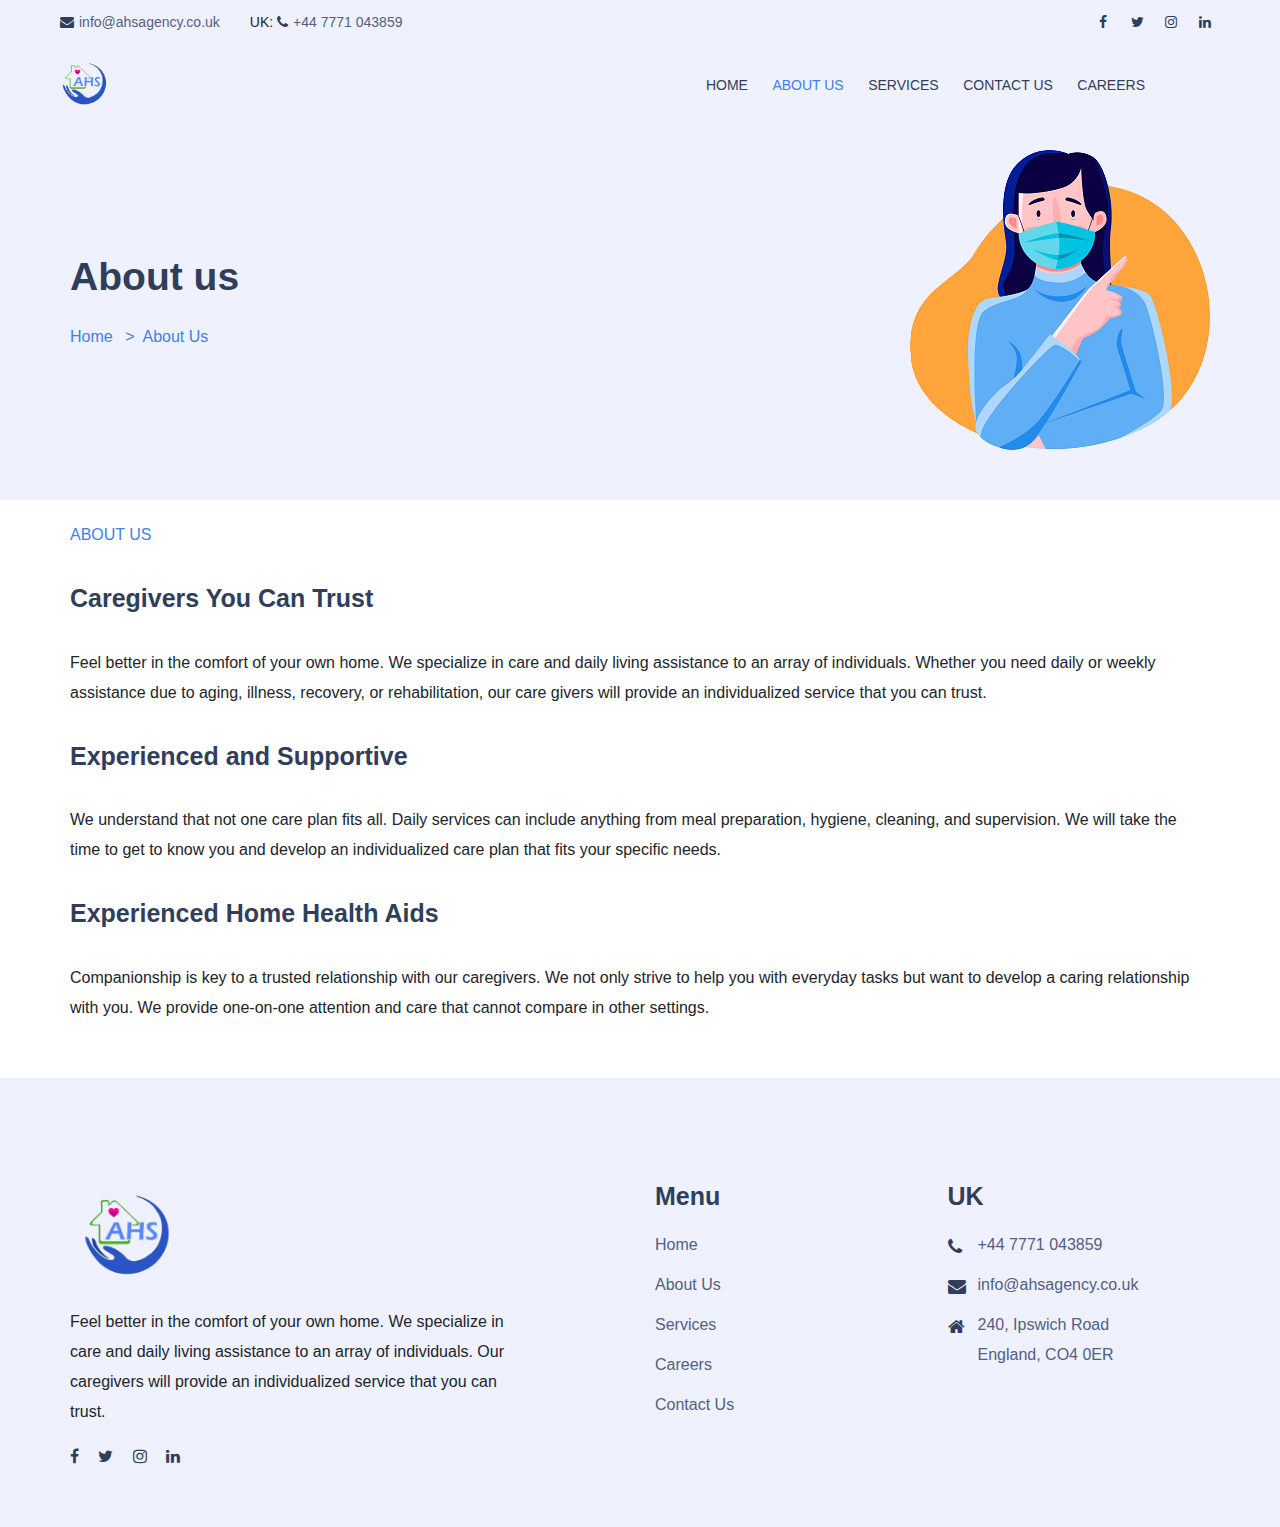
==== commit 3ac8668b: "minor changes" ====
--- a/about-us.html
+++ b/about-us.html
@@ -101,10 +101,10 @@
                         <div class="collapse navbar-collapse" id="navbarSupportedContent">
                             <div class="menu-main-menu-container">
                                 <ul id="top-menu" class="navbar-nav ml-auto">
-                                    <li class="menu-item current-menu-item ">
+                                    <li class="menu-item ">
                                         <a href="index.html">HOME</a>
                                     </li>
-                                    <li class="menu-item">
+                                    <li class="menu-item current-menu-item">
                                         <a href="about-us.html">ABOUT US</a>
                                     </li>
                                     <li class="menu-item">
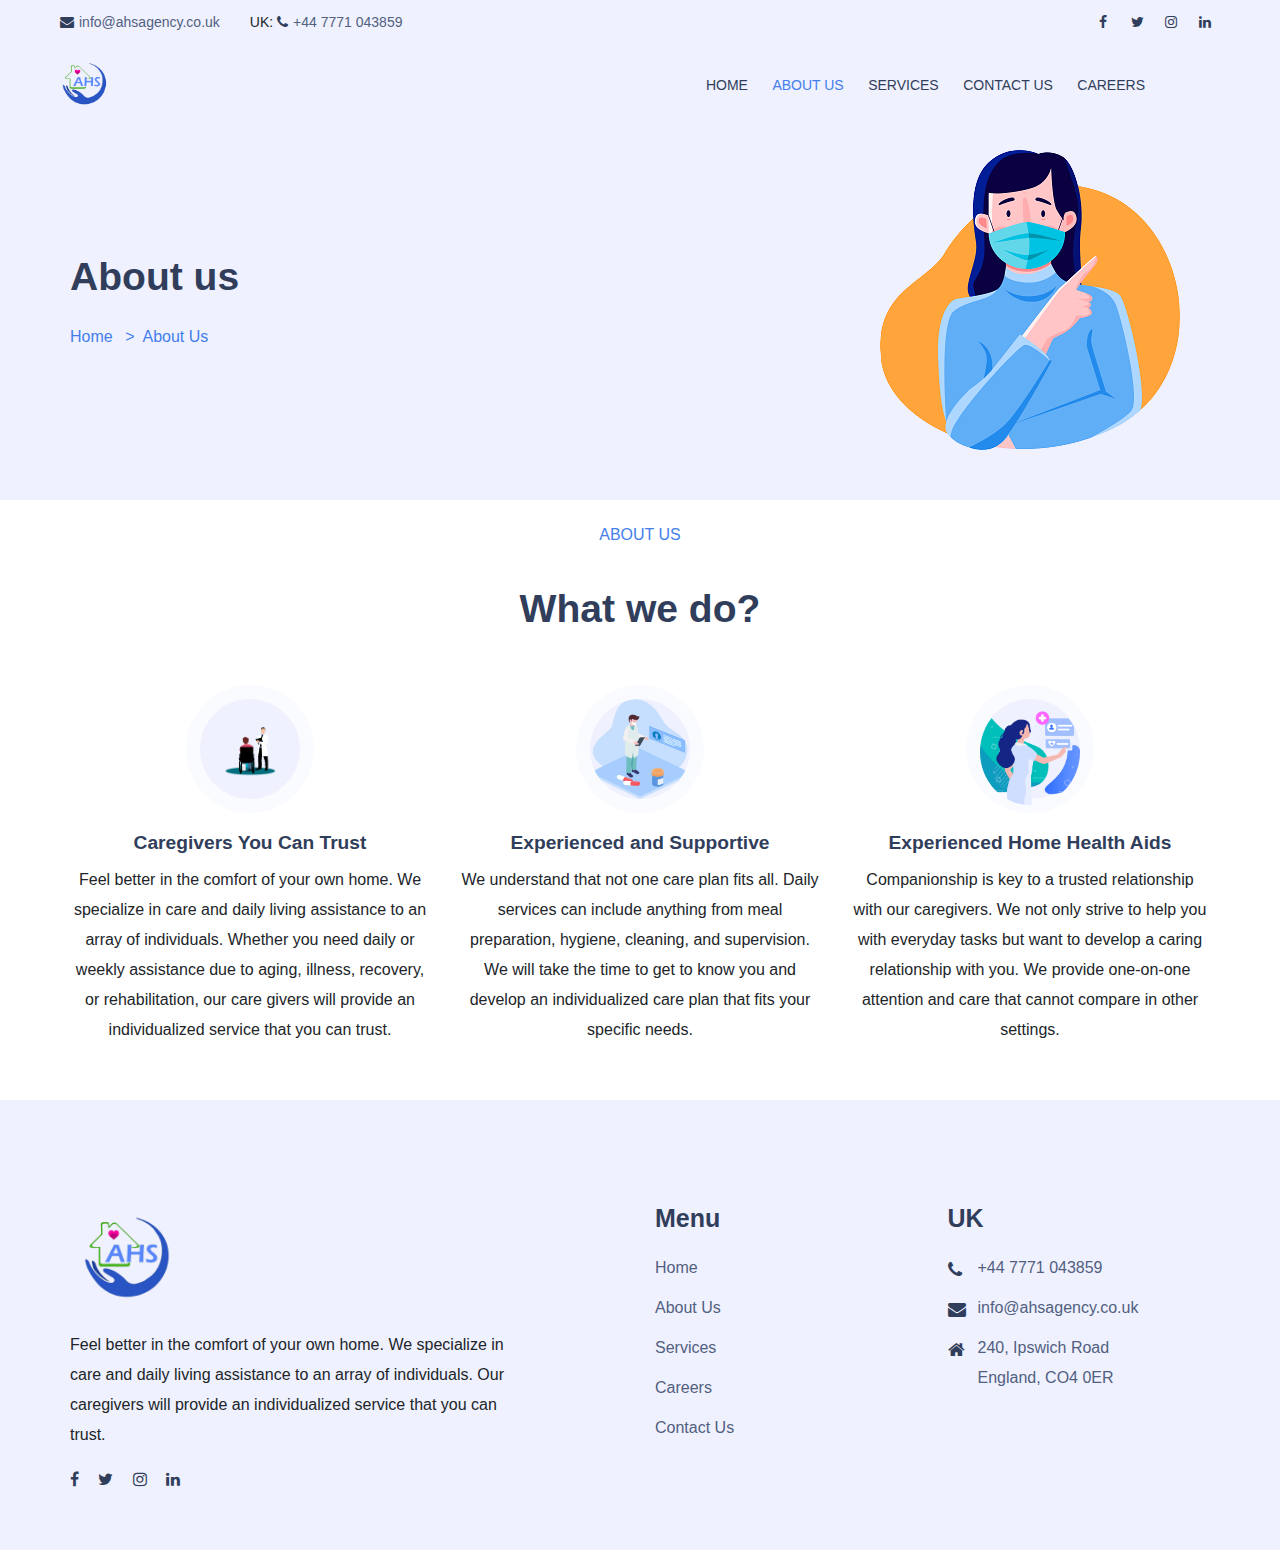
==== commit 3a05bec9: "changes" ====
--- a/about-us.html
+++ b/about-us.html
@@ -127,7 +127,7 @@
     <!-- Header End -->
 
     <!-- Breadcrumb -->
-    <div class="text-left iq-breadcrumb-one iq-bg-over black ">
+    <div class="text-left iq-breadcrumb-one iq-bg-over black">
         <div class="container">
             <div class="row align-items-center">
                 <div class="col-lg-8 col-md-8 text-left align-self-center">
@@ -139,8 +139,8 @@
                         </ol>
                     </nav>
                 </div>
-                <div class="col-lg-4 col-md-4 col-sm-12 text-right wow fadeInRight"> <img alt="banner"
-                        class="img-fluid float-right" src="images/service/about.png"> </div>
+                <div class="col-lg-4 col-md-4 col-sm-12 text-center wow fadeInRight"> <img alt="banner"
+                        class="img-fluid" src="images/service/about.png"> </div>
             </div>
         </div>
     </div>
@@ -150,36 +150,58 @@
         <!-- About Us -->
         <section>
             <div class="container">
-                <div class="row iq-how-it-works">
-                    <div class="iq-mb-30 fadeInUp col-sm-12 col-lg-12 col-md-12 wow align-items-center">
-                        <div class="title-box wow fadeInUp text-left">
-                            <span class="title-design">About us</span><br>
-                            <br><h4>Caregivers You Can Trust</h4><br>
-                            <p>Feel better in the comfort of your own home. We specialize in care and daily living
+                <div class="row ">
+                    <div class="col-md-12">
+                        <div class="title-box wow fadeInUp text-center">
+                            <span class="title-design">About us</span><br><br>
+                            <h2>What we do?</h2>
+                        </div>
+                    </div>
+                </div>
+                <div class="row ">
+                    <div class="col-lg-4 col-md-4 col-sm-12">
+                        <div class="consult-services xamin-circle right wow fadeInUp text-center" data-wow-delay="0.6s">
+                            <div class="circle-effect"> <img class="rounded-circle" src="images/home/1.png"
+                                    alt="fancybox"> </div>
+                            <h5 class="mb-2">Caregivers You Can Trust</h5>
+                            <p class="mb-0">
+                                Feel better in the comfort of your own home. We specialize in care and daily living
                                 assistance to an array
                                 of individuals. Whether you need daily or weekly assistance due to aging, illness,
                                 recovery, or
                                 rehabilitation, our care givers will provide an individualized service that you can
-                                trust.</p>
-                                <br><h4>Experienced and Supportive</h4><br>
-                            <p>We understand that not one care plan fits all. Daily services can
+                                trust.
+                            </p>
+                        </div>
+                    </div>
+                    <div class=" col-lg-4 col-md-4 col-sm-12 mt-4 mt-md-0">
+                        <div class="consult-services xamin-circle right wow fadeInUp text-center" data-wow-delay="1s">
+                            <div class="circle-effect"> <img class="rounded-circle" src="images/home/2.png"
+                                    alt="fancybox"> </div>
+                            <h5 class="mb-2">
+                                Experienced and Supportive
+                            </h5>
+                            <p class="mb-0">We understand that not one care plan fits all. Daily services can
                                 include anything from
                                 meal preparation,
                                 hygiene, cleaning, and supervision. We will take the time to get to know you and develop
                                 an
                                 individualized care plan that fits your specific needs.</p>
-                                <br><h4>Experienced Home Health Aids</h4><br>
-                            
-                            <p>Companionship is key to a trusted relationship with our
+                        </div>
+                    </div>
+                    <div class="col-lg-4 col-md-4 col-sm-12 mt-4 mt-md-0">
+                        <div class="consult-services xamin-circle wow fadeInUp  text-center" data-wow-delay="1.4s">
+                            <div class="circle-effect"> <img class="rounded-circle" src="images/home/3.png"
+                                    alt="fancybox"> </div>
+                            <h5 class="mb-2">Experienced Home Health Aids</h5>
+                            <p class="mb-0">Companionship is key to a trusted relationship with our
                                 caregivers. We not only strive
                                 to help you with
                                 everyday tasks but want to develop a caring relationship with you. We provide one-on-one
                                 attention
                                 and care that cannot compare in other settings.</p>
                         </div>
-
-                    </div>
-
+                    </div>
                 </div>
             </div>
         </section>
